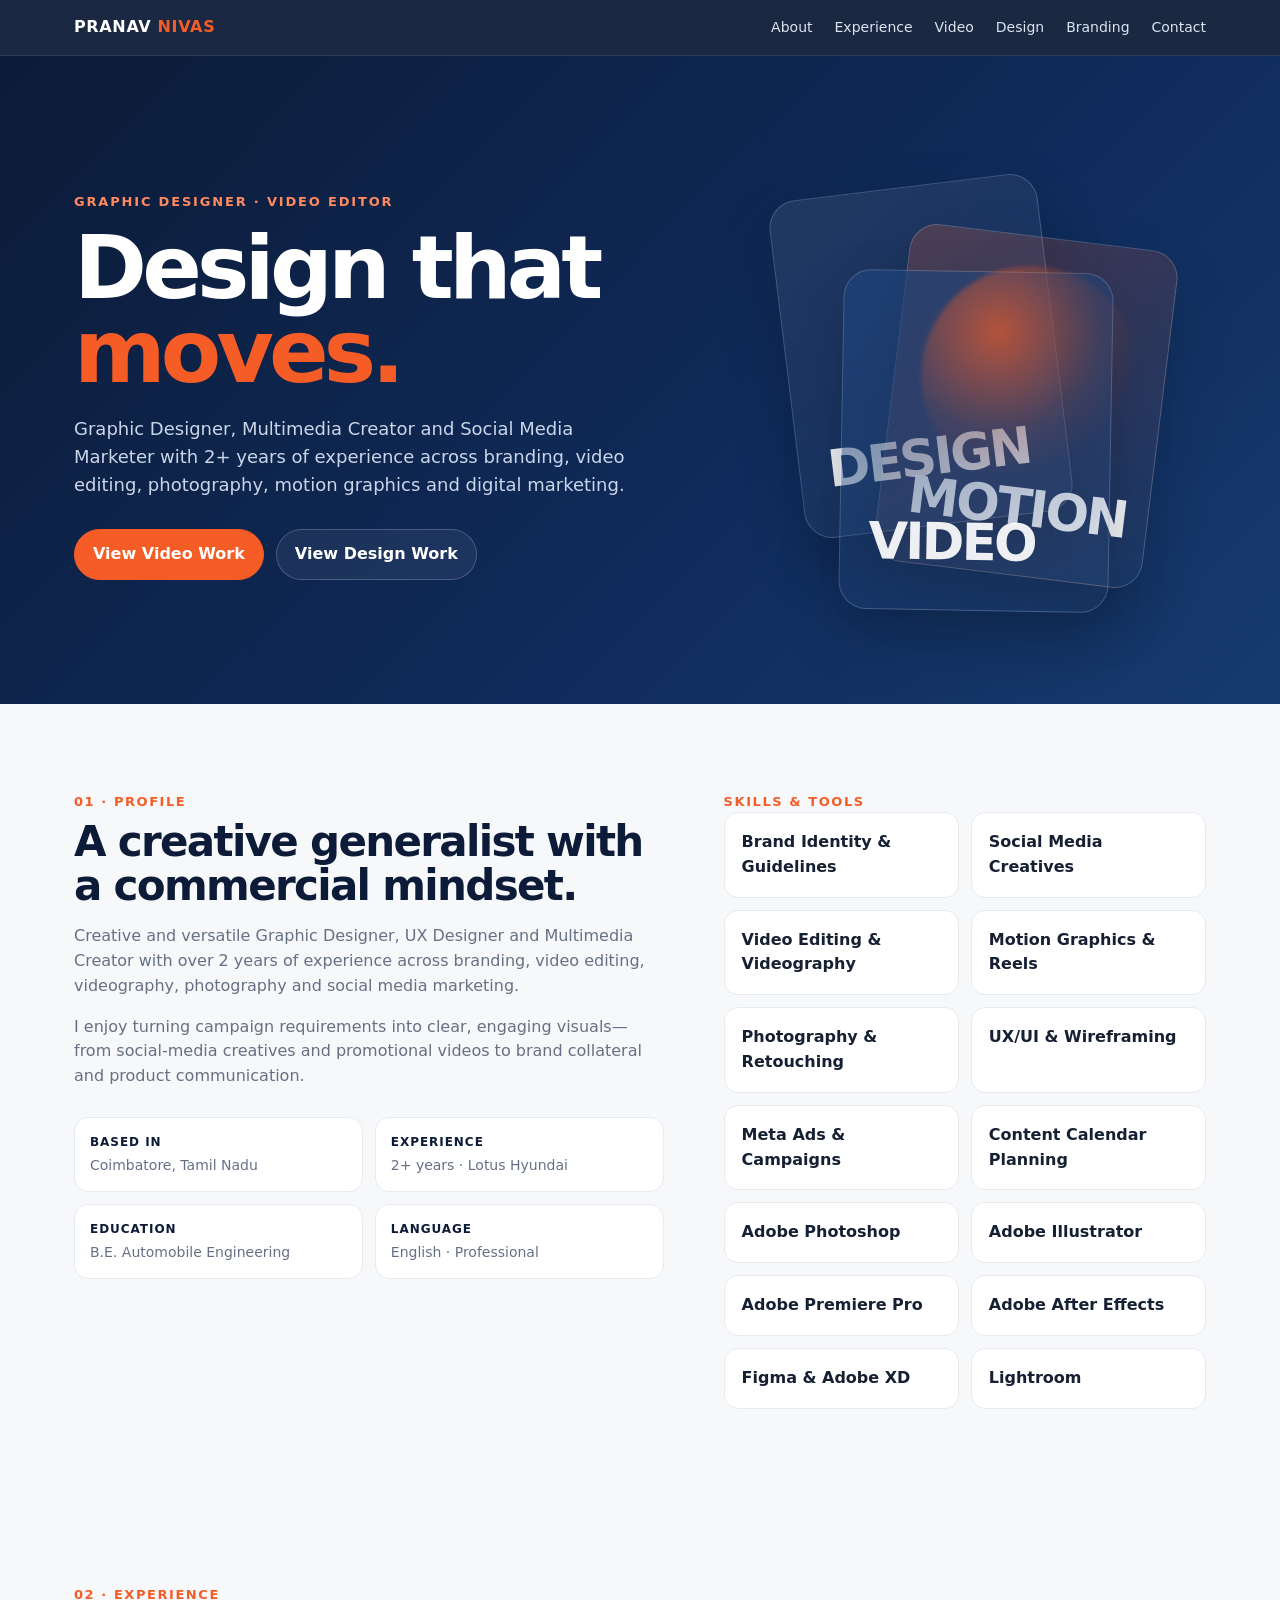
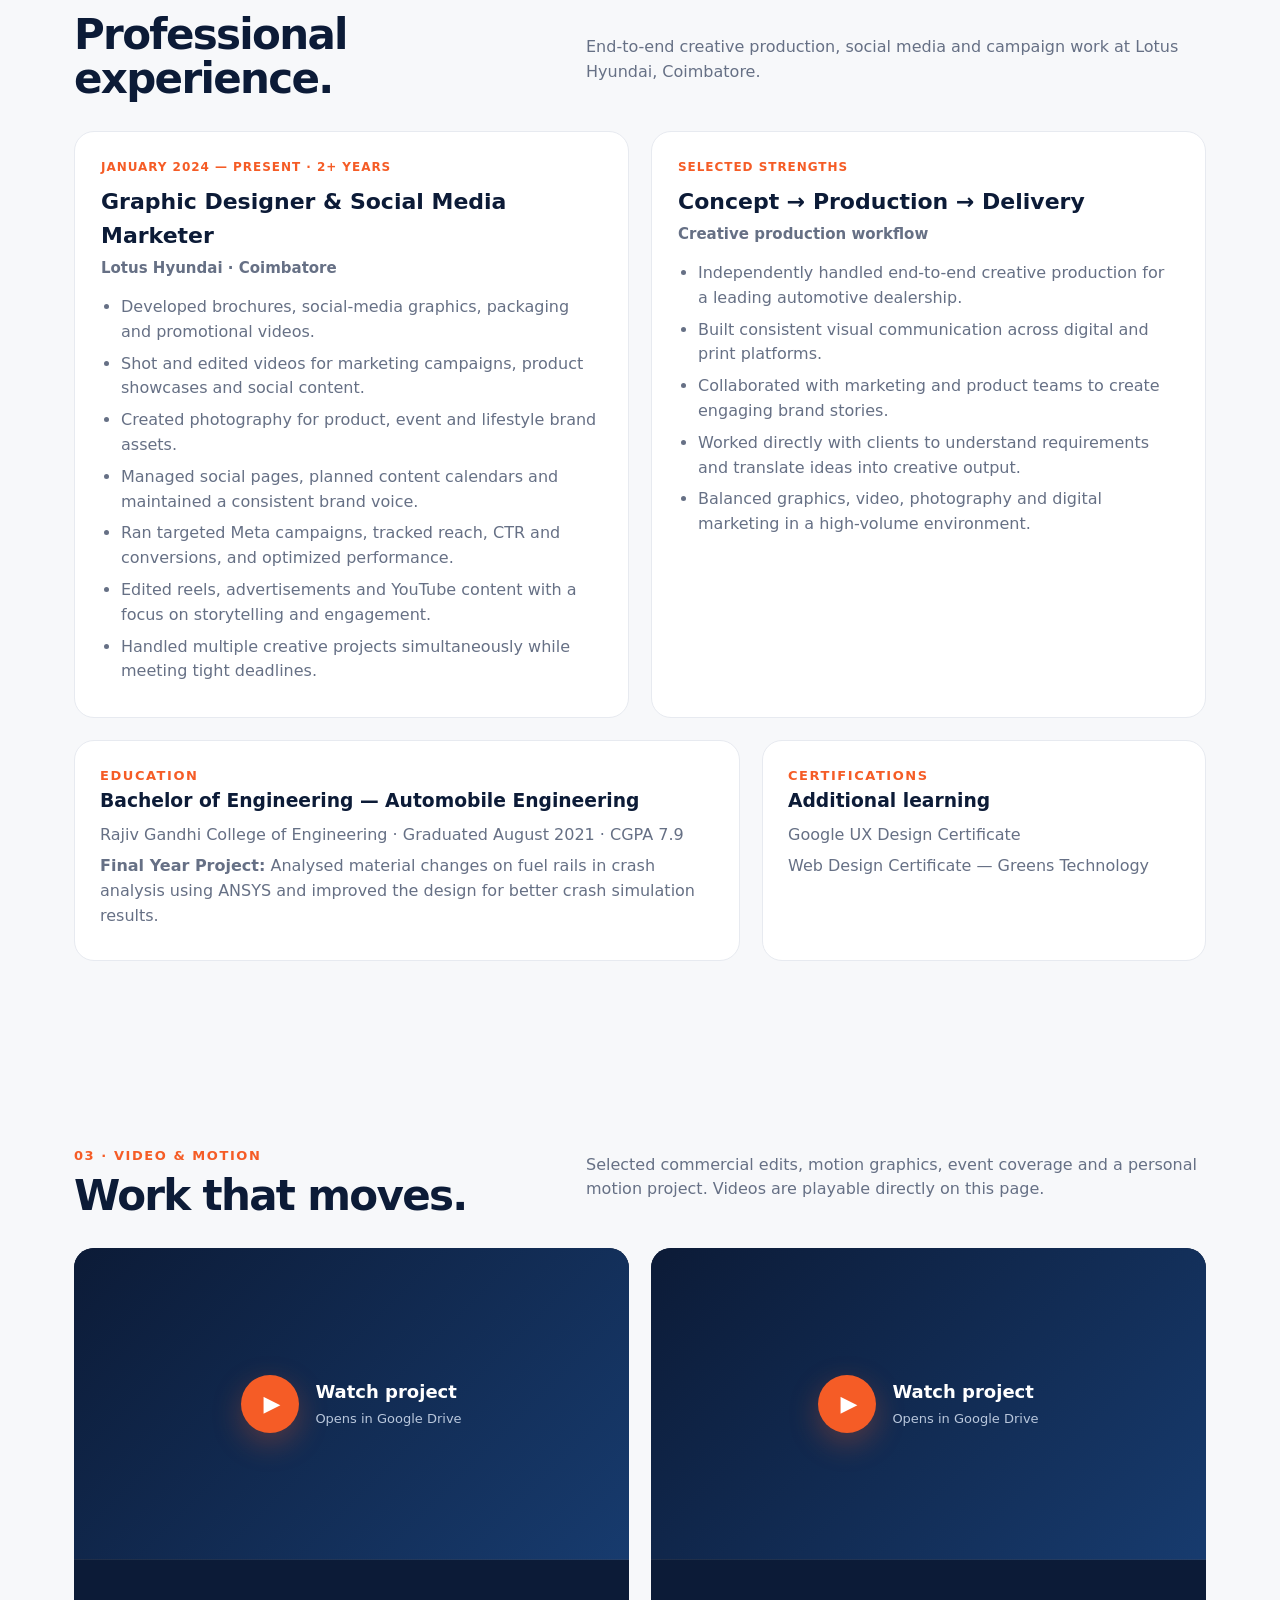
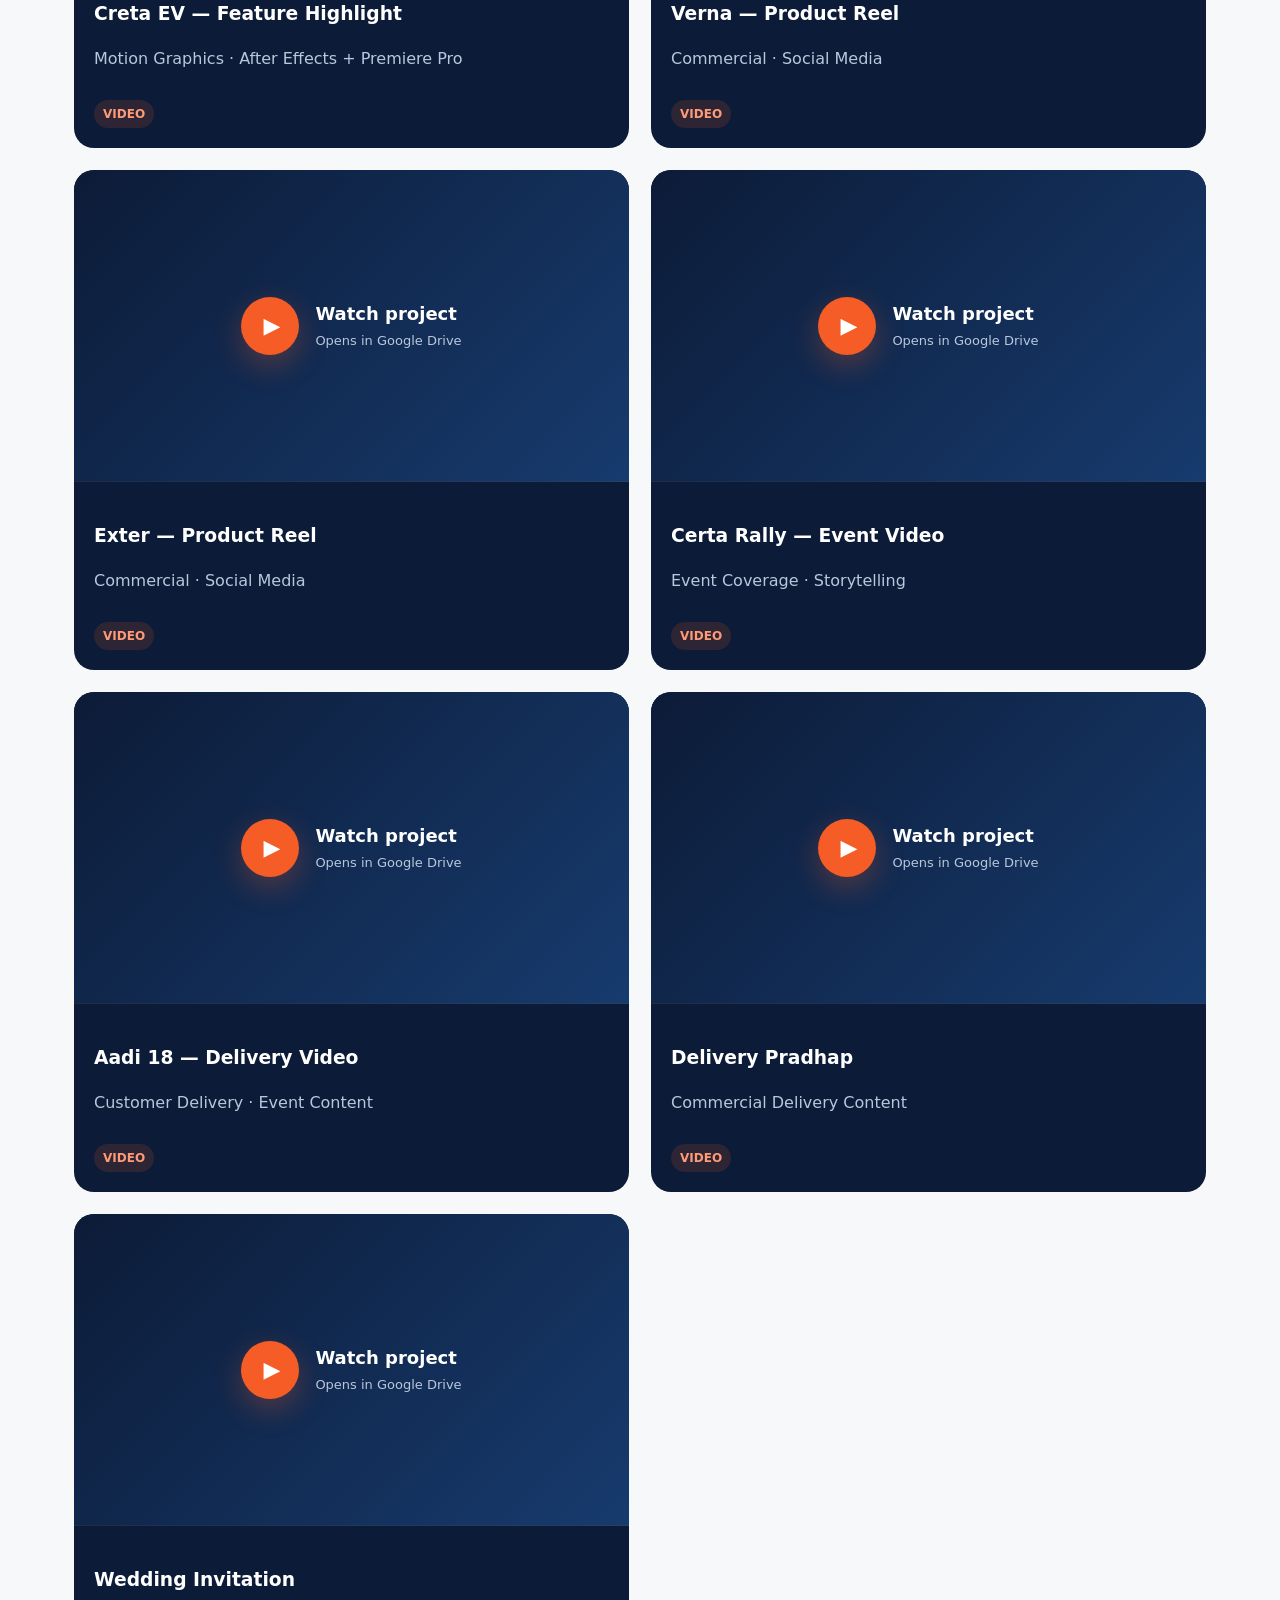
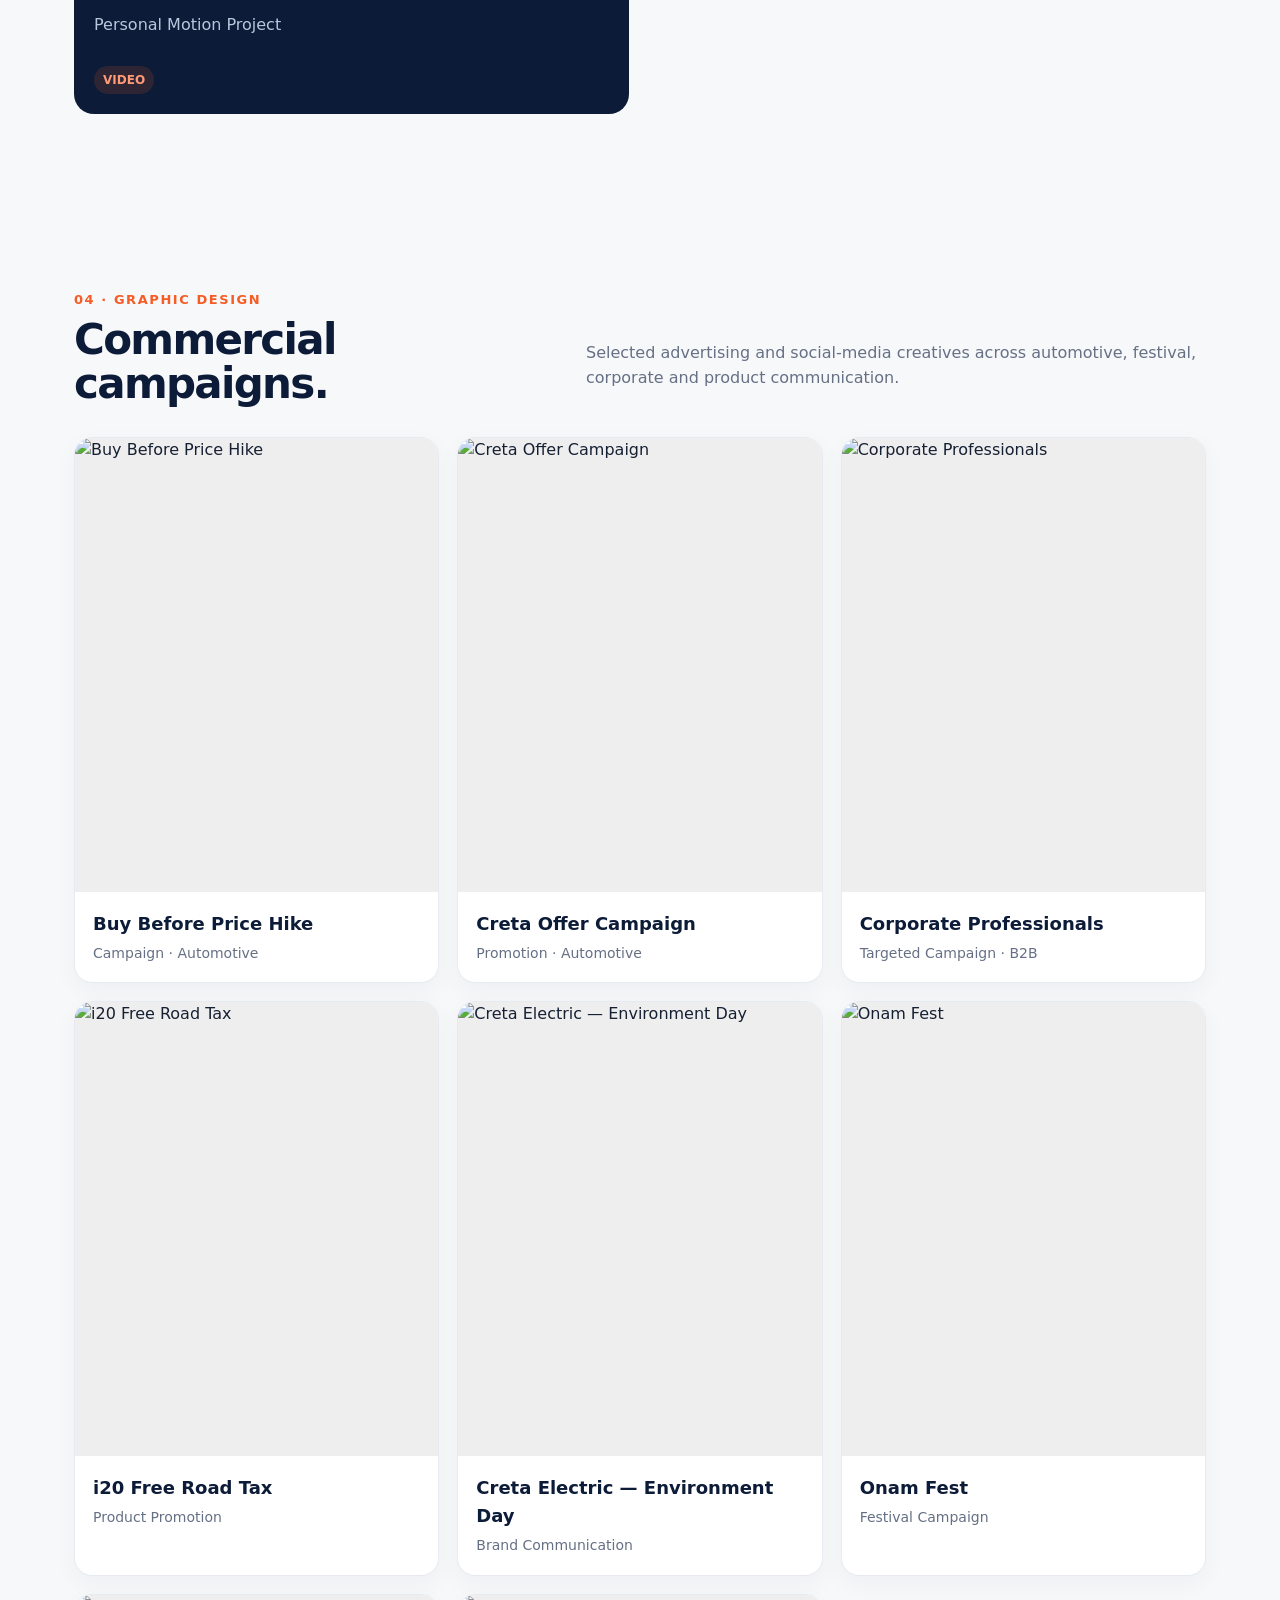
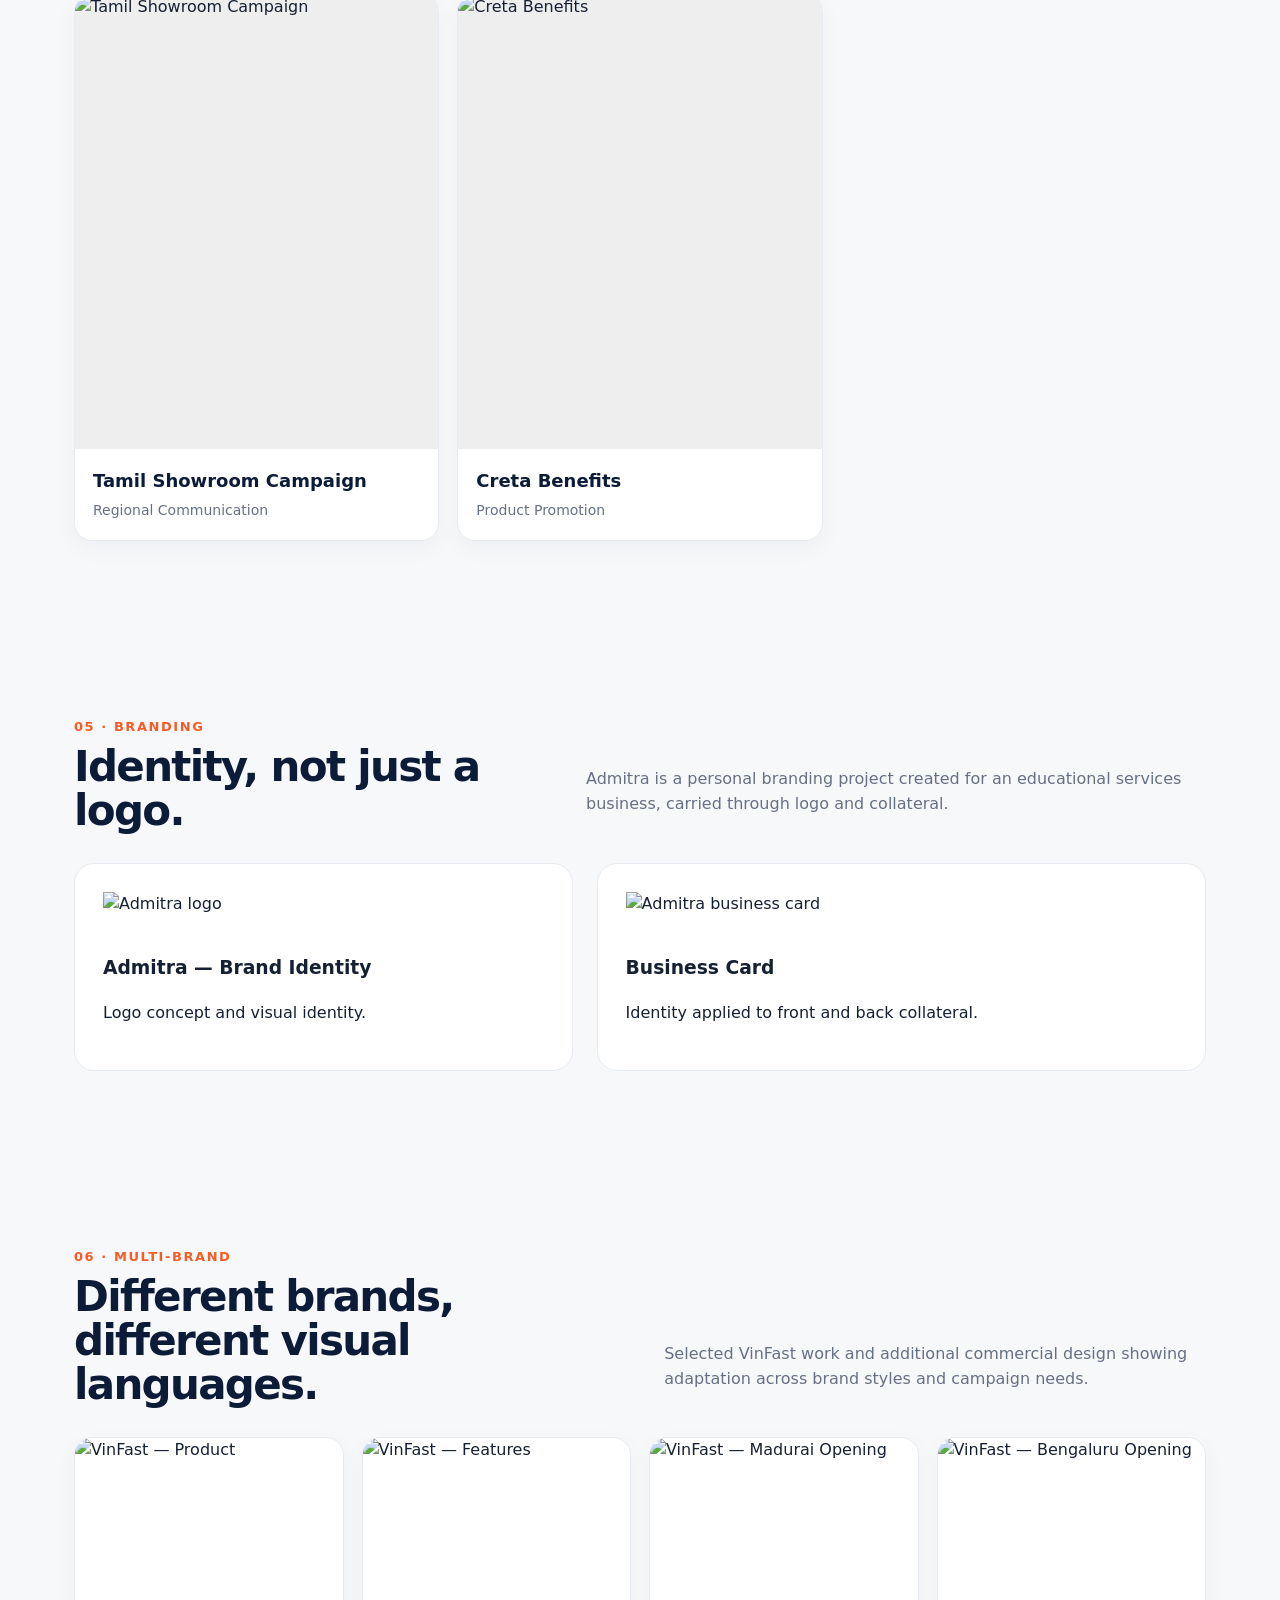
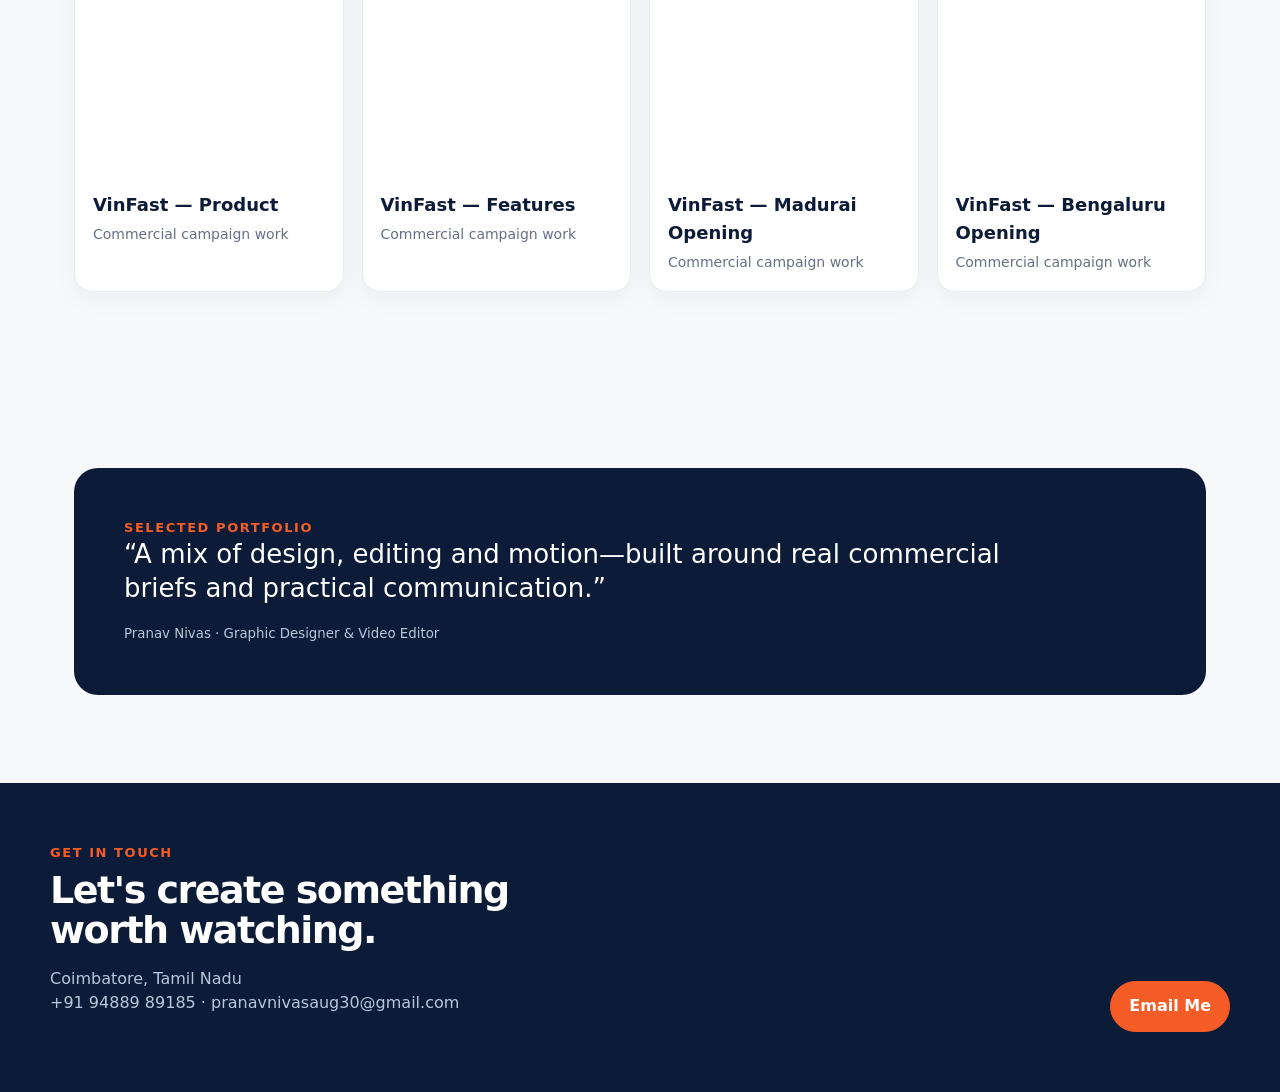
==== index.html @ f978b3c8 "Add files via upload" ====
<!doctype html>
<html lang="en">
<head>
<meta charset="utf-8">
<meta name="viewport" content="width=device-width,initial-scale=1">
<title>Pranav Nivas — Graphic Designer & Video Editor</title>
<meta name="description" content="Portfolio of Pranav Nivas — Graphic Designer and Video Editor with 2.5+ years of professional creative experience.">
<style>
:root {
  --navy:#0c1b37; --navy2:#13284e; --orange:#f55c26; --ink:#162033;
  --muted:#667085; --line:#e7eaf0; --paper:#f7f8fa; --white:#fff;
}
*{box-sizing:border-box}
html{scroll-behavior:smooth}
body{margin:0;font-family:Inter,ui-sans-serif,system-ui,-apple-system,Segoe UI,Roboto,Arial,sans-serif;color:var(--ink);background:var(--paper);line-height:1.55}
a{color:inherit;text-decoration:none}
.nav{position:sticky;top:0;z-index:20;background:rgba(12,27,55,.94);backdrop-filter:blur(14px);color:white;border-bottom:1px solid rgba(255,255,255,.1)}
.navin{max-width:1180px;margin:auto;padding:15px 24px;display:flex;align-items:center;justify-content:space-between;gap:20px}
.logo{font-weight:800;letter-spacing:.04em}
.logo span{color:var(--orange)}
.navlinks{display:flex;gap:22px;font-size:14px;color:#dce4f2}
.navlinks a:hover{color:#fff}
.hero{background:linear-gradient(135deg,var(--navy),#0f2b5b 60%,#173b6e);color:white;min-height:72vh;display:flex;align-items:center}
.hero-in{max-width:1180px;width:100%;margin:auto;padding:92px 24px 80px;display:grid;grid-template-columns:1.1fr .9fr;gap:70px;align-items:center}
.kicker{color:#ff8a60;text-transform:uppercase;font-weight:800;letter-spacing:.14em;font-size:13px}
h1{font-size:clamp(48px,7vw,88px);line-height:.95;margin:14px 0 22px;letter-spacing:-.055em}
.hero h1 span{color:var(--orange)}
.hero p{max-width:650px;color:#cbd6e8;font-size:18px}
.ctas{display:flex;gap:12px;flex-wrap:wrap;margin-top:30px}
.btn{display:inline-flex;align-items:center;justify-content:center;padding:12px 18px;border-radius:999px;font-weight:750;border:1px solid rgba(255,255,255,.2)}
.btn.primary{background:var(--orange);border-color:var(--orange);color:white}
.btn.secondary{color:white;background:rgba(255,255,255,.06)}
.hero-visual{position:relative;height:470px;max-width:480px;margin-left:auto}
.visual-frame{position:absolute;border:1px solid rgba(255,255,255,.18);border-radius:28px;display:flex;align-items:flex-end;padding:28px;overflow:hidden;background:linear-gradient(145deg,rgba(255,255,255,.08),rgba(255,255,255,.015));box-shadow:0 28px 60px rgba(0,0,0,.18)}
.visual-frame span{font-size:clamp(30px,4vw,54px);font-weight:900;letter-spacing:-.05em;color:rgba(255,255,255,.92)}
.frame-one{width:270px;height:340px;right:150px;top:35px;transform:rotate(-7deg)}
.frame-two{width:270px;height:340px;right:45px;top:85px;transform:rotate(7deg);background:linear-gradient(145deg,rgba(245,92,38,.22),rgba(255,255,255,.02))}
.frame-three{width:270px;height:340px;right:95px;top:120px;transform:rotate(1deg);background:linear-gradient(145deg,rgba(30,66,120,.75),rgba(255,255,255,.02))}
.visual-orb{position:absolute;width:220px;height:220px;border-radius:50%;right:65px;top:115px;background:radial-gradient(circle at 35% 30%,rgba(245,92,38,.9),rgba(245,92,38,.15) 48%,transparent 70%);filter:blur(2px);opacity:.75}
.section{max-width:1180px;margin:auto;padding:88px 24px}
.section-head{display:flex;align-items:end;justify-content:space-between;gap:30px;margin-bottom:30px}
.eyebrow{color:var(--orange);font-weight:800;font-size:13px;letter-spacing:.12em;text-transform:uppercase}
h2{font-size:42px;letter-spacing:-.04em;line-height:1.05;margin:8px 0 0;color:var(--navy)}
.lead{max-width:620px;color:var(--muted)}
.about{display:grid;grid-template-columns:1.1fr .9fr;gap:60px;align-items:start}
.skills{display:grid;grid-template-columns:1fr 1fr;gap:12px}
.quick-facts{display:grid;grid-template-columns:1fr 1fr;gap:12px;margin-top:28px}
.quick-facts div{background:white;border:1px solid var(--line);border-radius:14px;padding:15px}
.quick-facts strong{display:block;color:var(--navy);font-size:12px;text-transform:uppercase;letter-spacing:.08em}
.quick-facts span{display:block;color:var(--muted);font-size:14px;margin-top:3px}
.timeline{display:grid;grid-template-columns:1fr 1fr;gap:22px}
.timeline-card{background:white;border:1px solid var(--line);border-radius:20px;padding:26px}
.timeline-card .date{color:var(--orange);font-weight:800;font-size:12px;letter-spacing:.08em;text-transform:uppercase}
.timeline-card h3{font-size:22px;color:var(--navy);margin:8px 0 4px}
.timeline-card h4{font-size:15px;margin:0 0 15px;color:var(--muted)}
.timeline-card ul{margin:0;padding-left:20px;color:var(--muted)}
.timeline-card li{margin:7px 0}
.edu-grid{display:grid;grid-template-columns:1.2fr .8fr;gap:22px;margin-top:22px}
.mini-card{background:white;border:1px solid var(--line);border-radius:20px;padding:25px}
.mini-card h3{margin:0 0 8px;color:var(--navy)}
.mini-card p{margin:6px 0;color:var(--muted)}

.skill{background:white;border:1px solid var(--line);border-radius:14px;padding:17px;font-weight:750}
.workgrid{display:grid;grid-template-columns:repeat(12,1fr);gap:18px}
.card{background:white;border:1px solid var(--line);border-radius:18px;overflow:hidden;box-shadow:0 8px 24px rgba(13,27,55,.04)}
.card img{display:block;width:100%;height:100%;object-fit:cover}
.design-card{grid-column:span 4}
.design-card.tall{grid-column:span 4}
.design-card .media{aspect-ratio:4/5;background:#eee}
.card-body{padding:18px}
.card h3{font-size:18px;margin:0 0 5px;color:var(--navy)}
.card p{margin:0;color:var(--muted);font-size:14px}
.video-grid{display:grid;grid-template-columns:repeat(2,1fr);gap:22px}
.video-card{background:var(--navy);border-radius:20px;overflow:hidden;color:white}
.video-card video{width:100%;display:block;aspect-ratio:16/9;object-fit:cover;background:#081226}
.video-drive{display:block;text-decoration:none;color:white}
.video-link-preview{aspect-ratio:16/9;display:flex;align-items:center;justify-content:center;gap:16px;background:linear-gradient(135deg,#0c1b37,#173b6e);border-bottom:1px solid rgba(255,255,255,.08)}
.video-link-preview strong{display:block;font-size:18px}
.video-link-preview span{display:block;color:#b9c7dc;font-size:13px;margin-top:3px}
.play-circle{width:58px;height:58px;border-radius:50%;display:flex;align-items:center;justify-content:center;background:var(--orange);font-size:22px;padding-left:3px;box-shadow:0 10px 30px rgba(245,92,38,.3)}
.video-drive:hover .video-link-preview{background:linear-gradient(135deg,#10254b,#1c477f)}

.video-card .card-body{padding:20px}
.video-card h3{color:white}
.video-card p{color:#b9c7dc}
.tag{display:inline-block;margin-top:12px;padding:5px 9px;border-radius:999px;background:rgba(245,92,38,.14);color:#ff9a76;font-size:12px;font-weight:800}
.branding{display:grid;grid-template-columns:.9fr 1.1fr;gap:24px}
.brand-logo,.brand-collateral{background:white;border:1px solid var(--line);border-radius:20px;padding:28px}
.brand-logo img{width:100%;max-height:220px;object-fit:contain}
.brand-collateral img{width:100%;display:block}
.multibrand{display:grid;grid-template-columns:repeat(4,1fr);gap:18px}
.multibrand .card .media{aspect-ratio:4/5}
.quote{background:var(--navy);color:white;border-radius:24px;padding:50px}
.quote p{font-size:26px;line-height:1.3;margin:0;max-width:900px}
.quote small{display:block;color:#b9c7dc;margin-top:18px}
.footer{background:var(--navy);color:white;padding:60px 24px}
.footer-in{max-width:1180px;margin:auto;display:flex;justify-content:space-between;gap:30px;flex-wrap:wrap}
.footer h2{color:white;font-size:38px}
.muted{color:#b9c7dc}
@media(max-width:800px){
 .navlinks{display:none}
 .hero-in,.about,.branding,.timeline,.edu-grid{grid-template-columns:1fr}
 .hero-visual{max-width:620px;width:100%}
 .design-card{grid-column:span 6}
 .video-grid{grid-template-columns:1fr}
 .multibrand{grid-template-columns:1fr 1fr}
 .section{padding:65px 20px}
}
@media(max-width:520px){
 h2{font-size:34px}
 .design-card{grid-column:span 12}
 .multibrand{grid-template-columns:1fr}
 .skills,.quick-facts{grid-template-columns:1fr}
 .hero-in{padding-top:70px}
}
</style>
</head>
<body>
<nav class="nav">
  <div class="navin">
    <div class="logo">PRANAV <span>NIVAS</span></div>
    <div class="navlinks">
      <a href="#about">About</a><a href="#experience">Experience</a><a href="#video">Video</a><a href="#design">Design</a><a href="#branding">Branding</a><a href="#contact">Contact</a>
    </div>
  </div>
</nav>

<header class="hero">
  <div class="hero-in">
    <div>
      <div class="kicker">Graphic Designer · Video Editor</div>
      <h1>Design that<br><span>moves.</span></h1>
      <p>Graphic Designer, Multimedia Creator and Social Media Marketer with 2+ years of experience across branding, video editing, photography, motion graphics and digital marketing.</p>
      <div class="ctas">
        <a class="btn primary" href="#video">View Video Work</a>
        <a class="btn secondary" href="#design">View Design Work</a>
      </div>
    </div>
    <div class="hero-visual" aria-hidden="true">
      <div class="visual-frame frame-one"><span>DESIGN</span></div>
      <div class="visual-frame frame-two"><span>MOTION</span></div>
      <div class="visual-frame frame-three"><span>VIDEO</span></div>
      <div class="visual-orb"></div>
    </div>
  </div>
</header>

<section id="about" class="section">
  <div class="about">
    <div>
      <div class="eyebrow">01 · Profile</div>
      <h2>A creative generalist with a commercial mindset.</h2>
      <p class="lead">Creative and versatile Graphic Designer, UX Designer and Multimedia Creator with over 2 years of experience across branding, video editing, videography, photography and social media marketing.</p>
      <p class="lead">I enjoy turning campaign requirements into clear, engaging visuals—from social-media creatives and promotional videos to brand collateral and product communication.</p>
      <div class="quick-facts">
        <div><strong>Based in</strong><span>Coimbatore, Tamil Nadu</span></div>
        <div><strong>Experience</strong><span>2+ years · Lotus Hyundai</span></div>
        <div><strong>Education</strong><span>B.E. Automobile Engineering</span></div>
        <div><strong>Language</strong><span>English · Professional</span></div>
      </div>
    </div>
    <div>
      <div class="eyebrow">Skills & Tools</div>
      <div class="skills">
        <div class="skill">Brand Identity & Guidelines</div>
        <div class="skill">Social Media Creatives</div>
        <div class="skill">Video Editing & Videography</div>
        <div class="skill">Motion Graphics & Reels</div>
        <div class="skill">Photography & Retouching</div>
        <div class="skill">UX/UI & Wireframing</div>
        <div class="skill">Meta Ads & Campaigns</div>
        <div class="skill">Content Calendar Planning</div>
        <div class="skill">Adobe Photoshop</div>
        <div class="skill">Adobe Illustrator</div>
        <div class="skill">Adobe Premiere Pro</div>
        <div class="skill">Adobe After Effects</div>
        <div class="skill">Figma & Adobe XD</div>
        <div class="skill">Lightroom</div>
      </div>
    </div>
  </div>
</section>

<section id="experience" class="section">
  <div class="section-head">
    <div><div class="eyebrow">02 · Experience</div><h2>Professional experience.</h2></div>
    <p class="lead">End-to-end creative production, social media and campaign work at Lotus Hyundai, Coimbatore.</p>
  </div>
  <div class="timeline">
    <article class="timeline-card">
      <div class="date">January 2024 — Present · 2+ years</div>
      <h3>Graphic Designer & Social Media Marketer</h3>
      <h4>Lotus Hyundai · Coimbatore</h4>
      <ul>
        <li>Developed brochures, social-media graphics, packaging and promotional videos.</li>
        <li>Shot and edited videos for marketing campaigns, product showcases and social content.</li>
        <li>Created photography for product, event and lifestyle brand assets.</li>
        <li>Managed social pages, planned content calendars and maintained a consistent brand voice.</li>
        <li>Ran targeted Meta campaigns, tracked reach, CTR and conversions, and optimized performance.</li>
        <li>Edited reels, advertisements and YouTube content with a focus on storytelling and engagement.</li>
        <li>Handled multiple creative projects simultaneously while meeting tight deadlines.</li>
      </ul>
    </article>
    <article class="timeline-card">
      <div class="date">Selected strengths</div>
      <h3>Concept → Production → Delivery</h3>
      <h4>Creative production workflow</h4>
      <ul>
        <li>Independently handled end-to-end creative production for a leading automotive dealership.</li>
        <li>Built consistent visual communication across digital and print platforms.</li>
        <li>Collaborated with marketing and product teams to create engaging brand stories.</li>
        <li>Worked directly with clients to understand requirements and translate ideas into creative output.</li>
        <li>Balanced graphics, video, photography and digital marketing in a high-volume environment.</li>
      </ul>
    </article>
  </div>
  <div class="edu-grid">
    <div class="mini-card">
      <div class="eyebrow">Education</div>
      <h3>Bachelor of Engineering — Automobile Engineering</h3>
      <p>Rajiv Gandhi College of Engineering · Graduated August 2021 · CGPA 7.9</p>
      <p><strong>Final Year Project:</strong> Analysed material changes on fuel rails in crash analysis using ANSYS and improved the design for better crash simulation results.</p>
    </div>
    <div class="mini-card">
      <div class="eyebrow">Certifications</div>
      <h3>Additional learning</h3>
      <p>Google UX Design Certificate</p>
      <p>Web Design Certificate — Greens Technology</p>
    </div>
  </div>
</section>

<section id="video" class="section">
  <div class="section-head">
    <div><div class="eyebrow">03 · Video & Motion</div><h2>Work that moves.</h2></div>
    <p class="lead">Selected commercial edits, motion graphics, event coverage and a personal motion project. Videos are playable directly on this page.</p>
  </div>
  <div class="video-grid">

    <article class="video-card">
      <a class="video-drive" href="https://drive.google.com/file/d/1BVl_9NKqKxQ9VgnnCr_ZE7zQtDI0TwaH/view?usp=drive_link" target="_blank" rel="noopener"><div class="video-link-preview">
        <div class="play-circle">▶</div>
        <div><strong>Watch project</strong><span>Opens in Google Drive</span></div>
      </div></a>
      <div class="card-body"><h3>Creta EV — Feature Highlight</h3><p>Motion Graphics · After Effects + Premiere Pro</p><span class="tag">VIDEO</span></div>
    </article>

    <article class="video-card">
      <a class="video-drive" href="https://drive.google.com/file/d/1Lx1PNpFYijl31NH4gANGeVk2ur61JB56/view?usp=sharing" target="_blank" rel="noopener">
        <div class="video-link-preview">
          <div class="play-circle">▶</div>
          <div><strong>Watch project</strong><span>Opens in Google Drive</span></div>
        </div>
      </a>
      <div class="card-body"><h3>Verna — Product Reel</h3><p>Commercial · Social Media</p><span class="tag">VIDEO</span></div>
    </article>

    <article class="video-card">
      <a class="video-drive" href="https://drive.google.com/file/d/1qkZAGEdHgM4fOkz6Whg_hgAQpETLVWz5/view?usp=drive_link" target="_blank" rel="noopener"><div class="video-link-preview">
        <div class="play-circle">▶</div>
        <div><strong>Watch project</strong><span>Opens in Google Drive</span></div>
      </div></a>
      <div class="card-body"><h3>Exter — Product Reel</h3><p>Commercial · Social Media</p><span class="tag">VIDEO</span></div>
    </article>

    <article class="video-card">
      <a class="video-drive" href="https://drive.google.com/file/d/1rd5JDktyOxjt_ZavFTqdQQgIqZQoVQK3/view?usp=drive_link" target="_blank" rel="noopener">
        <div class="video-link-preview">
          <div class="play-circle">▶</div>
          <div><strong>Watch project</strong><span>Opens in Google Drive</span></div>
        </div>
      </a>
      <div class="card-body"><h3>Certa Rally — Event Video</h3><p>Event Coverage · Storytelling</p><span class="tag">VIDEO</span></div>
    </article>

    <article class="video-card">
      <a class="video-drive" href="https://drive.google.com/file/d/16A7atxC7-7pcChKydM7GyYDctrQvbSkc/view?usp=drive_link" target="_blank" rel="noopener"><div class="video-link-preview">
        <div class="play-circle">▶</div>
        <div><strong>Watch project</strong><span>Opens in Google Drive</span></div>
      </div></a>
      <div class="card-body"><h3>Aadi 18 — Delivery Video</h3><p>Customer Delivery · Event Content</p><span class="tag">VIDEO</span></div>
    </article>

    <article class="video-card">
      <a class="video-drive" href="https://drive.google.com/file/d/1Pz9OM1TJTlU-yhewYyItAcHy807-cfe4/view?usp=drive_link" target="_blank" rel="noopener">
        <div class="video-link-preview">
          <div class="play-circle">▶</div>
          <div><strong>Watch project</strong><span>Opens in Google Drive</span></div>
        </div>
      </a>
      <div class="card-body"><h3>Delivery Pradhap</h3><p>Commercial Delivery Content</p><span class="tag">VIDEO</span></div>
    </article>

    <article class="video-card">
      <a class="video-drive" href="https://drive.google.com/file/d/1jwd-ZOY1v1TKFjVFdZ_8hkCB6FIDH2Tc/view?usp=drive_link" target="_blank" rel="noopener"><div class="video-link-preview">
        <div class="play-circle">▶</div>
        <div><strong>Watch project</strong><span>Opens in Google Drive</span></div>
      </div></a>
      <div class="card-body"><h3>Wedding Invitation</h3><p>Personal Motion Project</p><span class="tag">VIDEO</span></div>
    </article>

  </div>
</section>

<section id="design" class="section">
  <div class="section-head">
    <div><div class="eyebrow">04 · Graphic Design</div><h2>Commercial campaigns.</h2></div>
    <p class="lead">Selected advertising and social-media creatives across automotive, festival, corporate and product communication.</p>
  </div>
  <div class="workgrid">

    <article class="card design-card">
      <div class="media"><img src="assets/last%202%20days%20and%20price%20hike%2003.jpg" alt="Buy Before Price Hike"></div>
      <div class="card-body"><h3>Buy Before Price Hike</h3><p>Campaign · Automotive</p></div>
    </article>

    <article class="card design-card">
      <div class="media"><img src="assets/XXX%20Creta%2001.jpg" alt="Creta Offer Campaign"></div>
      <div class="card-body"><h3>Creta Offer Campaign</h3><p>Promotion · Automotive</p></div>
    </article>

    <article class="card design-card">
      <div class="media"><img src="assets/Corprate%20A3.jpg" alt="Corporate Professionals"></div>
      <div class="card-body"><h3>Corporate Professionals</h3><p>Targeted Campaign · B2B</p></div>
    </article>

    <article class="card design-card">
      <div class="media"><img src="assets/i20%20Insurance%20free%2001.jpg" alt="i20 Free Road Tax"></div>
      <div class="card-body"><h3>i20 Free Road Tax</h3><p>Product Promotion</p></div>
    </article>

    <article class="card design-card">
      <div class="media"><img src="assets/environment%20day%2001(1).jpg" alt="Creta Electric — Environment Day"></div>
      <div class="card-body"><h3>Creta Electric — Environment Day</h3><p>Brand Communication</p></div>
    </article>

    <article class="card design-card">
      <div class="media"><img src="assets/Onam%20Final.jpg" alt="Onam Fest"></div>
      <div class="card-body"><h3>Onam Fest</h3><p>Festival Campaign</p></div>
    </article>

    <article class="card design-card">
      <div class="media"><img src="assets/89a7dbf2-88b9-4d68-a3bd-9411b5e10381.png" alt="Tamil Showroom Campaign"></div>
      <div class="card-body"><h3>Tamil Showroom Campaign</h3><p>Regional Communication</p></div>
    </article>

    <article class="card design-card">
      <div class="media"><img src="assets/69155c1b-be28-49d7-8e1d-96ef174a3a88.png" alt="Creta Benefits"></div>
      <div class="card-body"><h3>Creta Benefits</h3><p>Product Promotion</p></div>
    </article>

  </div>
</section>

<section id="branding" class="section">
  <div class="section-head">
    <div><div class="eyebrow">05 · Branding</div><h2>Identity, not just a logo.</h2></div>
    <p class="lead">Admitra is a personal branding project created for an educational services business, carried through logo and collateral.</p>
  </div>
  <div class="branding">
    <div class="brand-logo">
      <img src="assets/Admitra.png" alt="Admitra logo">
      <div class="card-body" style="padding:18px 0 0"><h3>Admitra — Brand Identity</h3><p>Logo concept and visual identity.</p></div>
    </div>
    <div class="brand-collateral">
      <img src="assets/4603f0ba-790f-43bf-9bf2-e8e2153b9a7d.png" alt="Admitra business card">
      <div class="card-body" style="padding:18px 0 0"><h3>Business Card</h3><p>Identity applied to front and back collateral.</p></div>
    </div>
  </div>
</section>

<section class="section">
  <div class="section-head">
    <div><div class="eyebrow">06 · Multi-brand</div><h2>Different brands, different visual languages.</h2></div>
    <p class="lead">Selected VinFast work and additional commercial design showing adaptation across brand styles and campaign needs.</p>
  </div>
  <div class="multibrand">

    <article class="card">
      <div class="media"><img src="assets/Vinfast%2001%20copy.jpg" alt="VinFast — Product"></div>
      <div class="card-body"><h3>VinFast — Product</h3><p>Commercial campaign work</p></div>
    </article>

    <article class="card">
      <div class="media"><img src="assets/VF6.jpg" alt="VinFast — Features"></div>
      <div class="card-body"><h3>VinFast — Features</h3><p>Commercial campaign work</p></div>
    </article>

    <article class="card">
      <div class="media"><img src="assets/madurai%20invitation%20showroom.jpg" alt="VinFast — Madurai Opening"></div>
      <div class="card-body"><h3>VinFast — Madurai Opening</h3><p>Commercial campaign work</p></div>
    </article>

    <article class="card">
      <div class="media"><img src="assets/bengaluru%20Final&#x27;.jpg" alt="VinFast — Bengaluru Opening"></div>
      <div class="card-body"><h3>VinFast — Bengaluru Opening</h3><p>Commercial campaign work</p></div>
    </article>

  </div>
</section>

<section class="section">
  <div class="quote">
    <div class="eyebrow">Selected Portfolio</div>
    <p>“A mix of design, editing and motion—built around real commercial briefs and practical communication.”</p>
    <small>Pranav Nivas · Graphic Designer & Video Editor</small>
  </div>
</section>

<footer id="contact" class="footer">
  <div class="footer-in">
    <div>
      <div class="eyebrow">Get in touch</div>
      <h2>Let's create something<br>worth watching.</h2>
      <p class="muted">Coimbatore, Tamil Nadu<br>+91 94889 89185 · pranavnivasaug30@gmail.com</p>
    </div>
    <div style="align-self:end">
      <a class="btn primary" href="mailto:pranavnivasaug30@gmail.com">Email Me</a>
    </div>
  </div>
</footer>
</body>
</html>
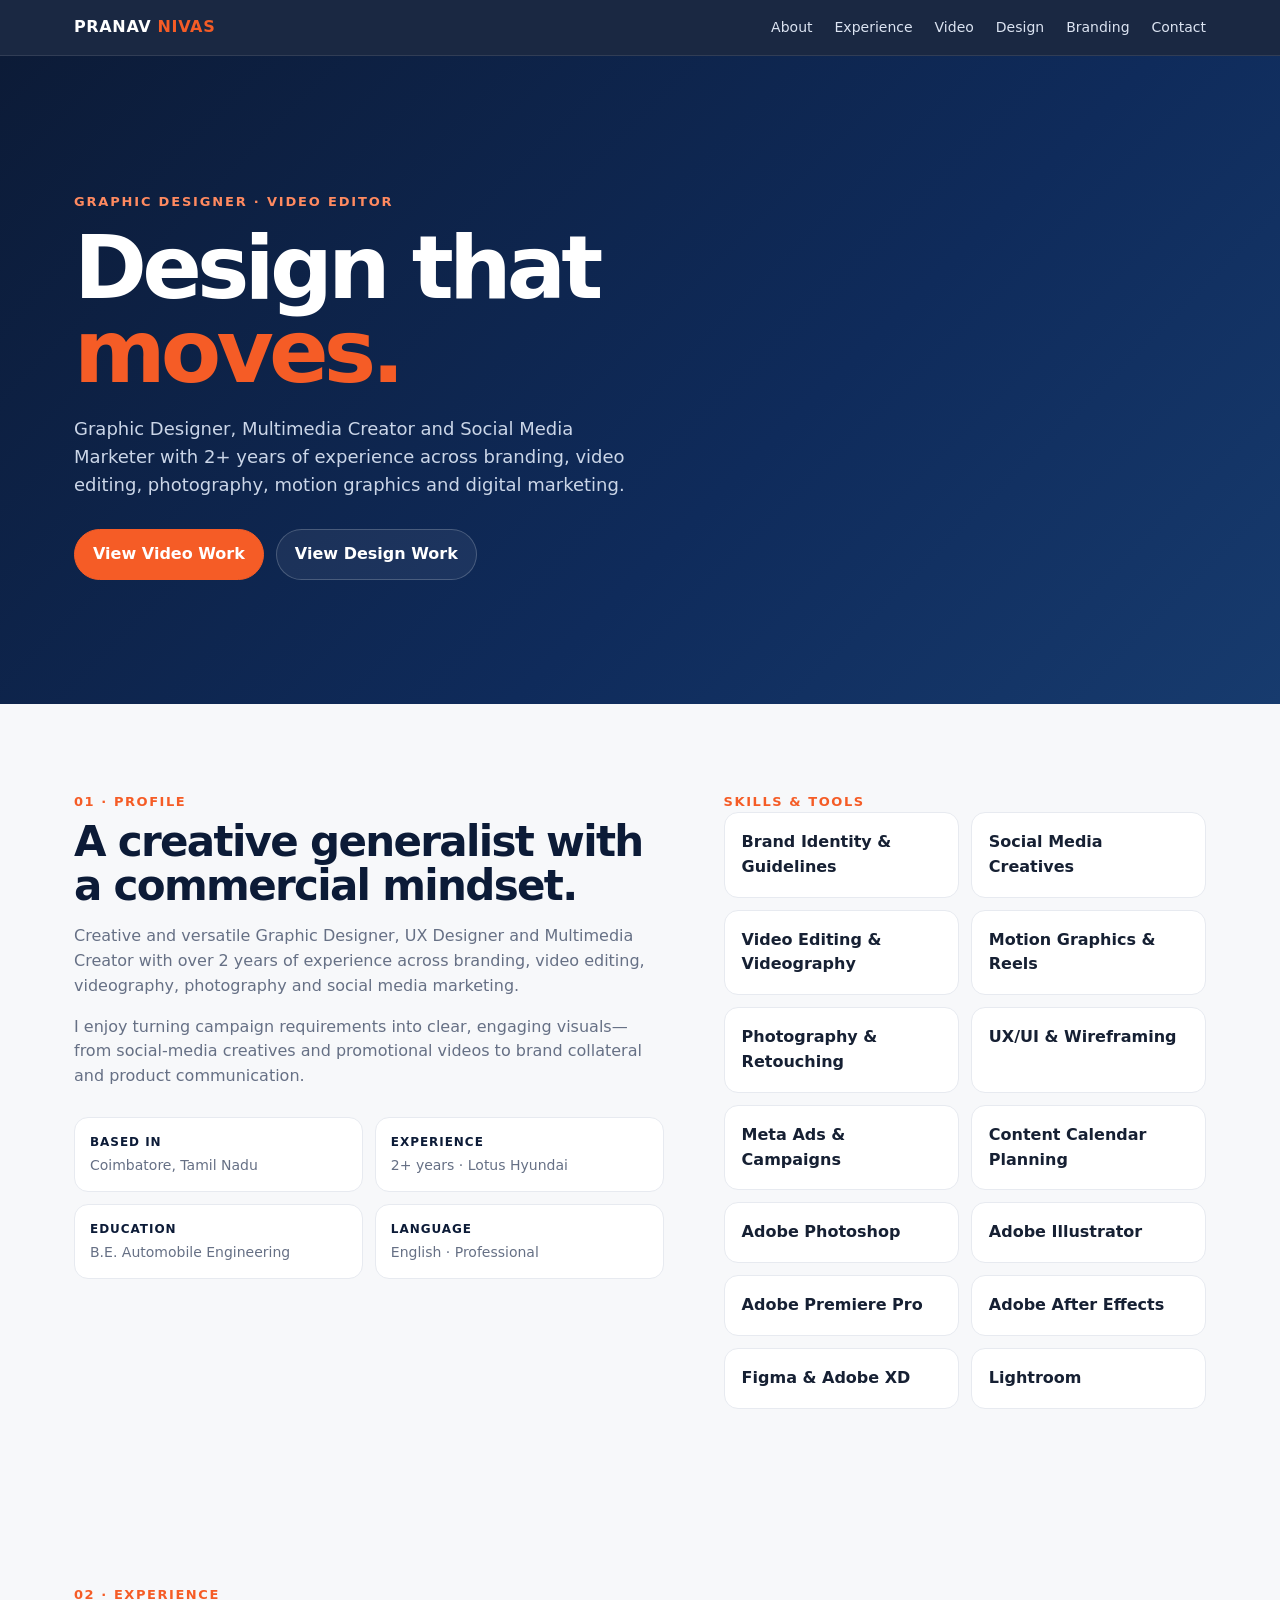
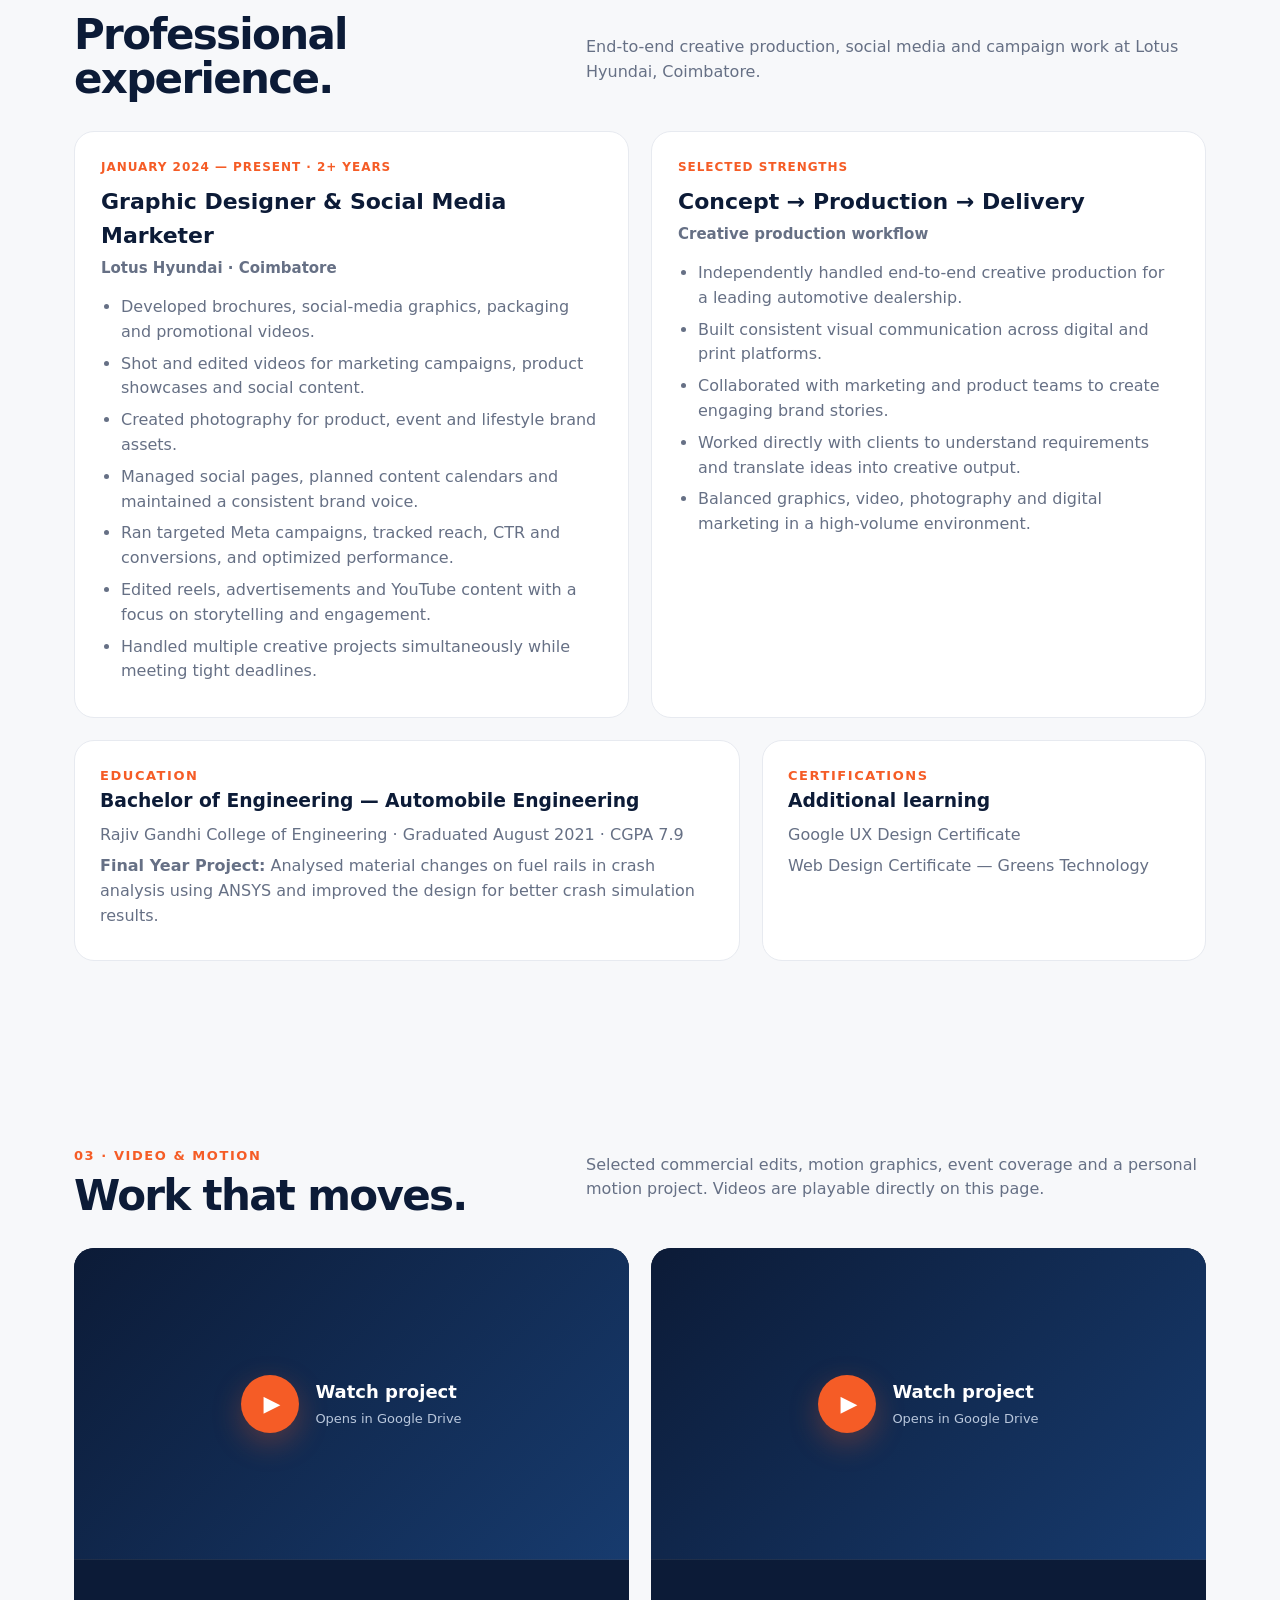
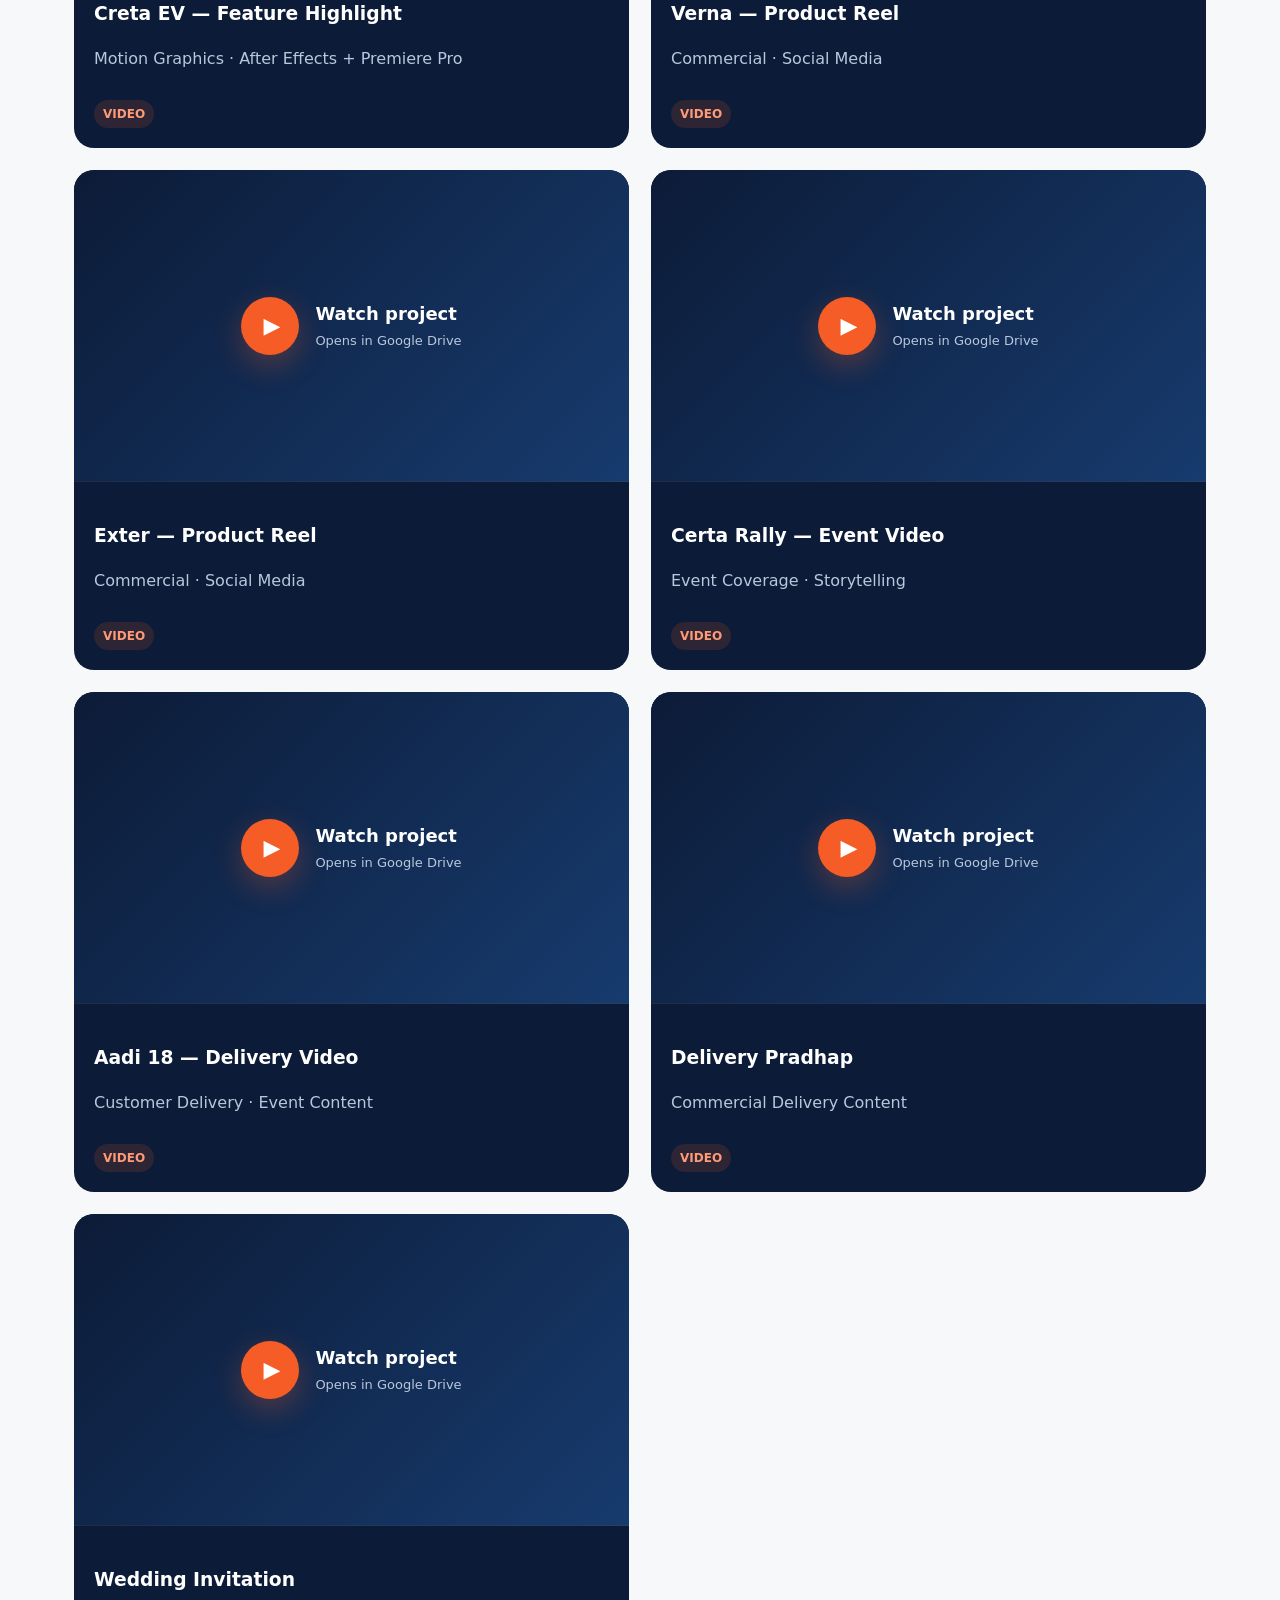
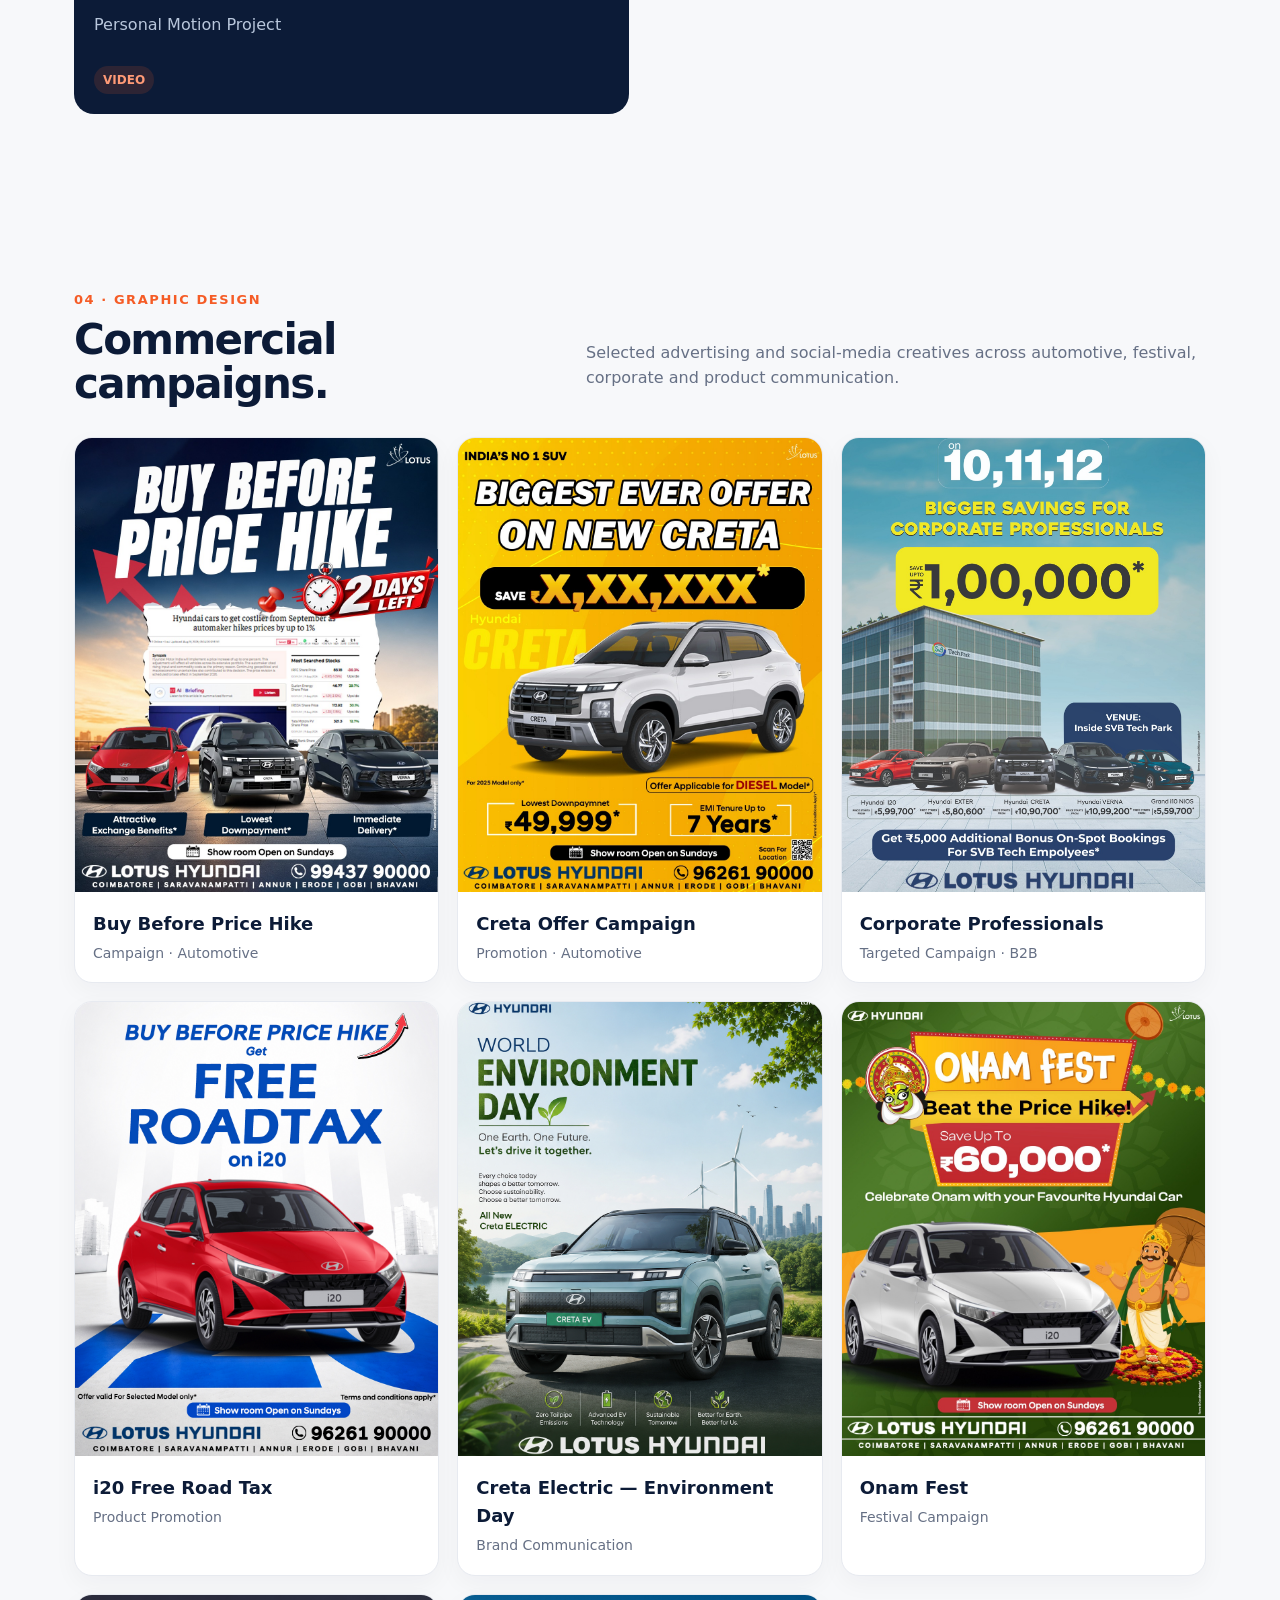
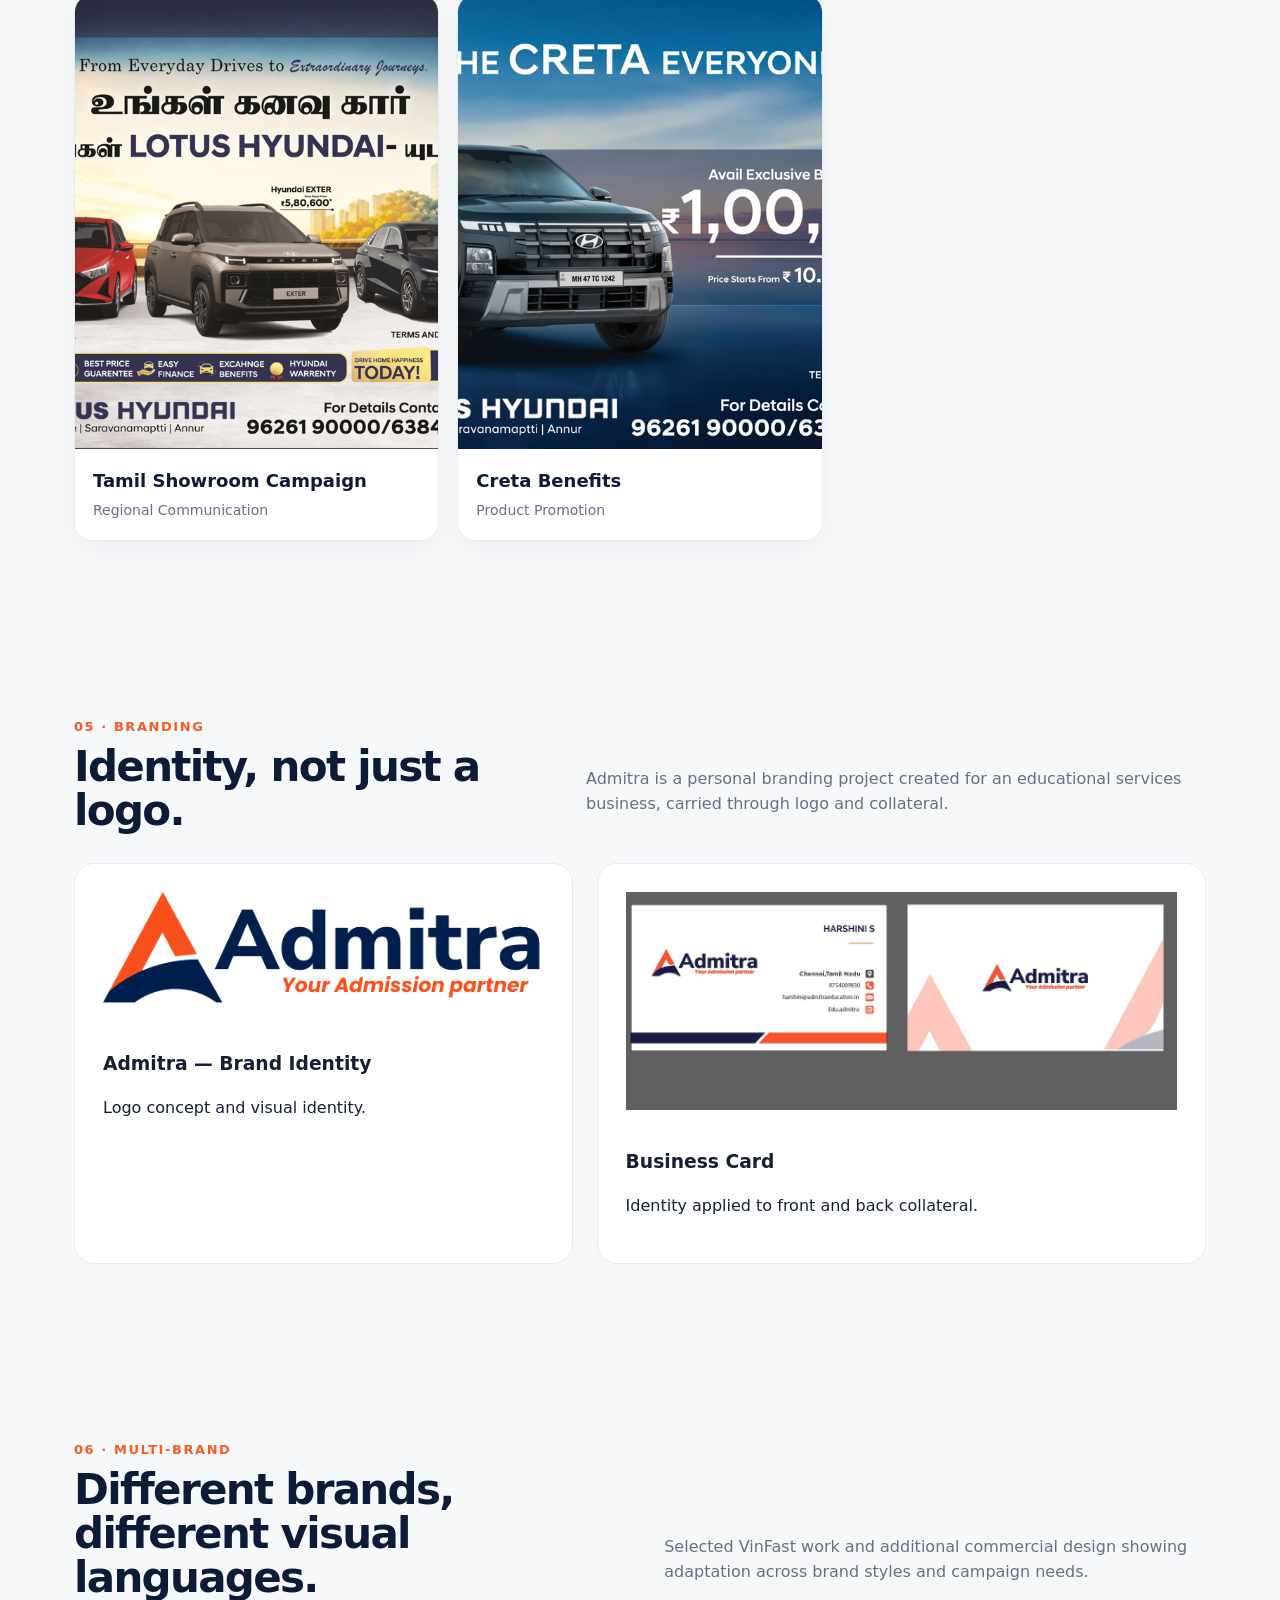
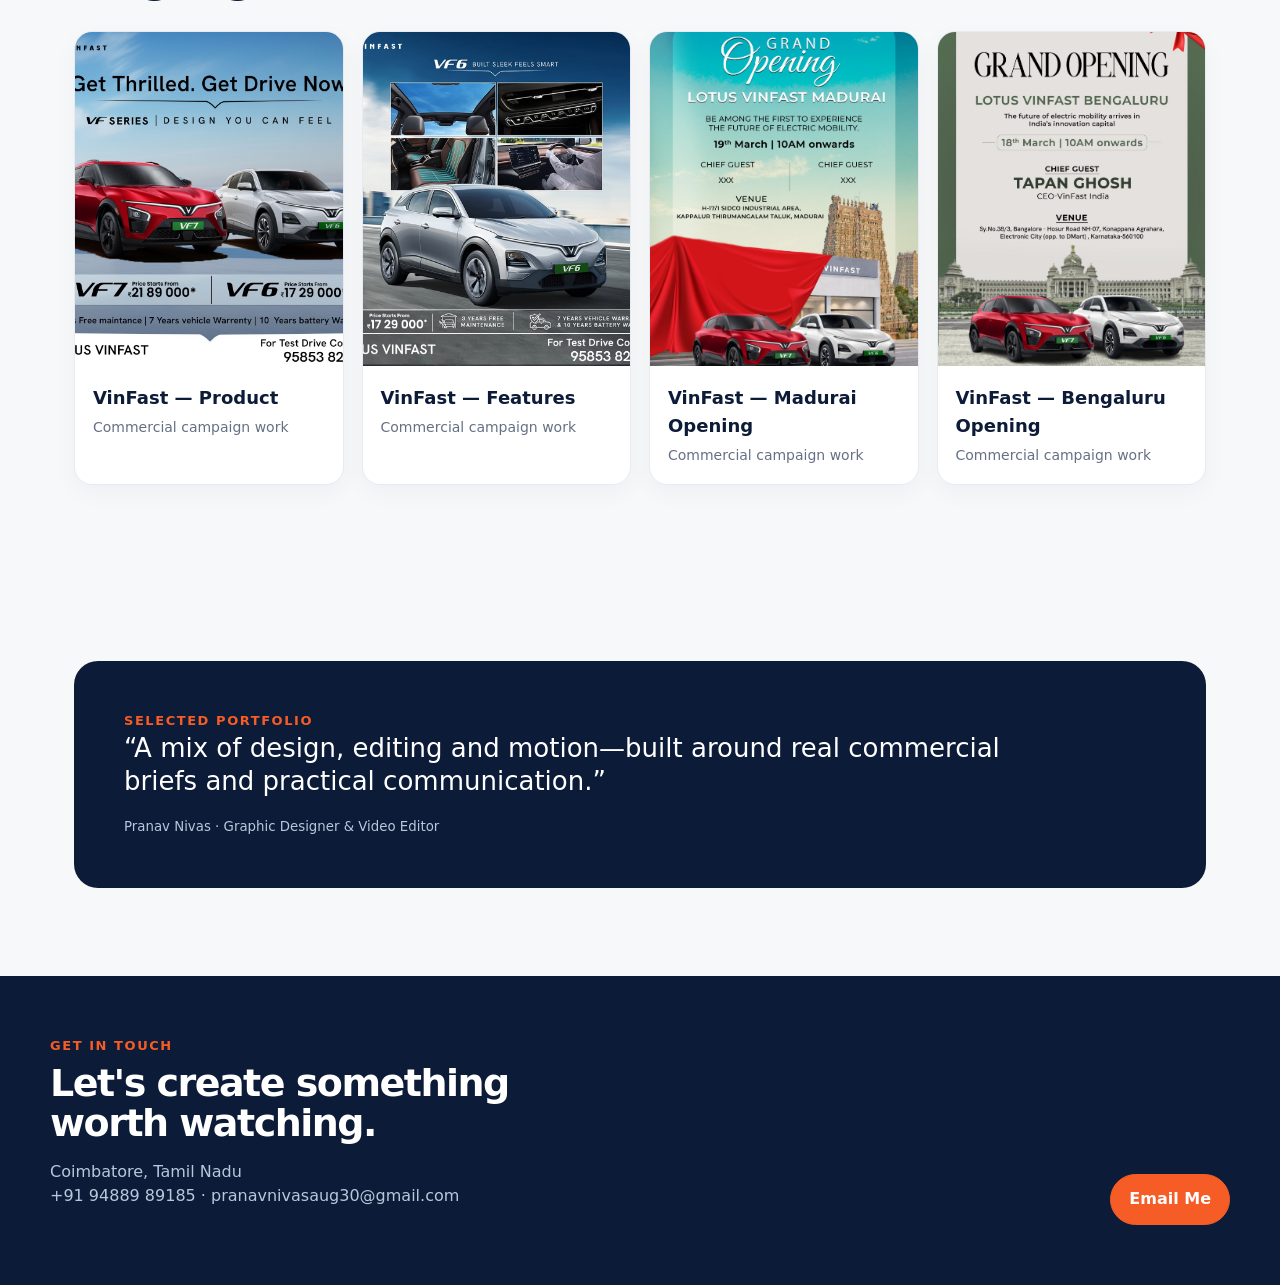
==== commit 9d4652d6: "Update index.html" ====
--- a/index.html
+++ b/index.html
@@ -136,11 +136,6 @@
         <a class="btn secondary" href="#design">View Design Work</a>
       </div>
     </div>
-    <div class="hero-visual" aria-hidden="true">
-      <div class="visual-frame frame-one"><span>DESIGN</span></div>
-      <div class="visual-frame frame-two"><span>MOTION</span></div>
-      <div class="visual-frame frame-three"><span>VIDEO</span></div>
-      <div class="visual-orb"></div>
     </div>
   </div>
 </header>
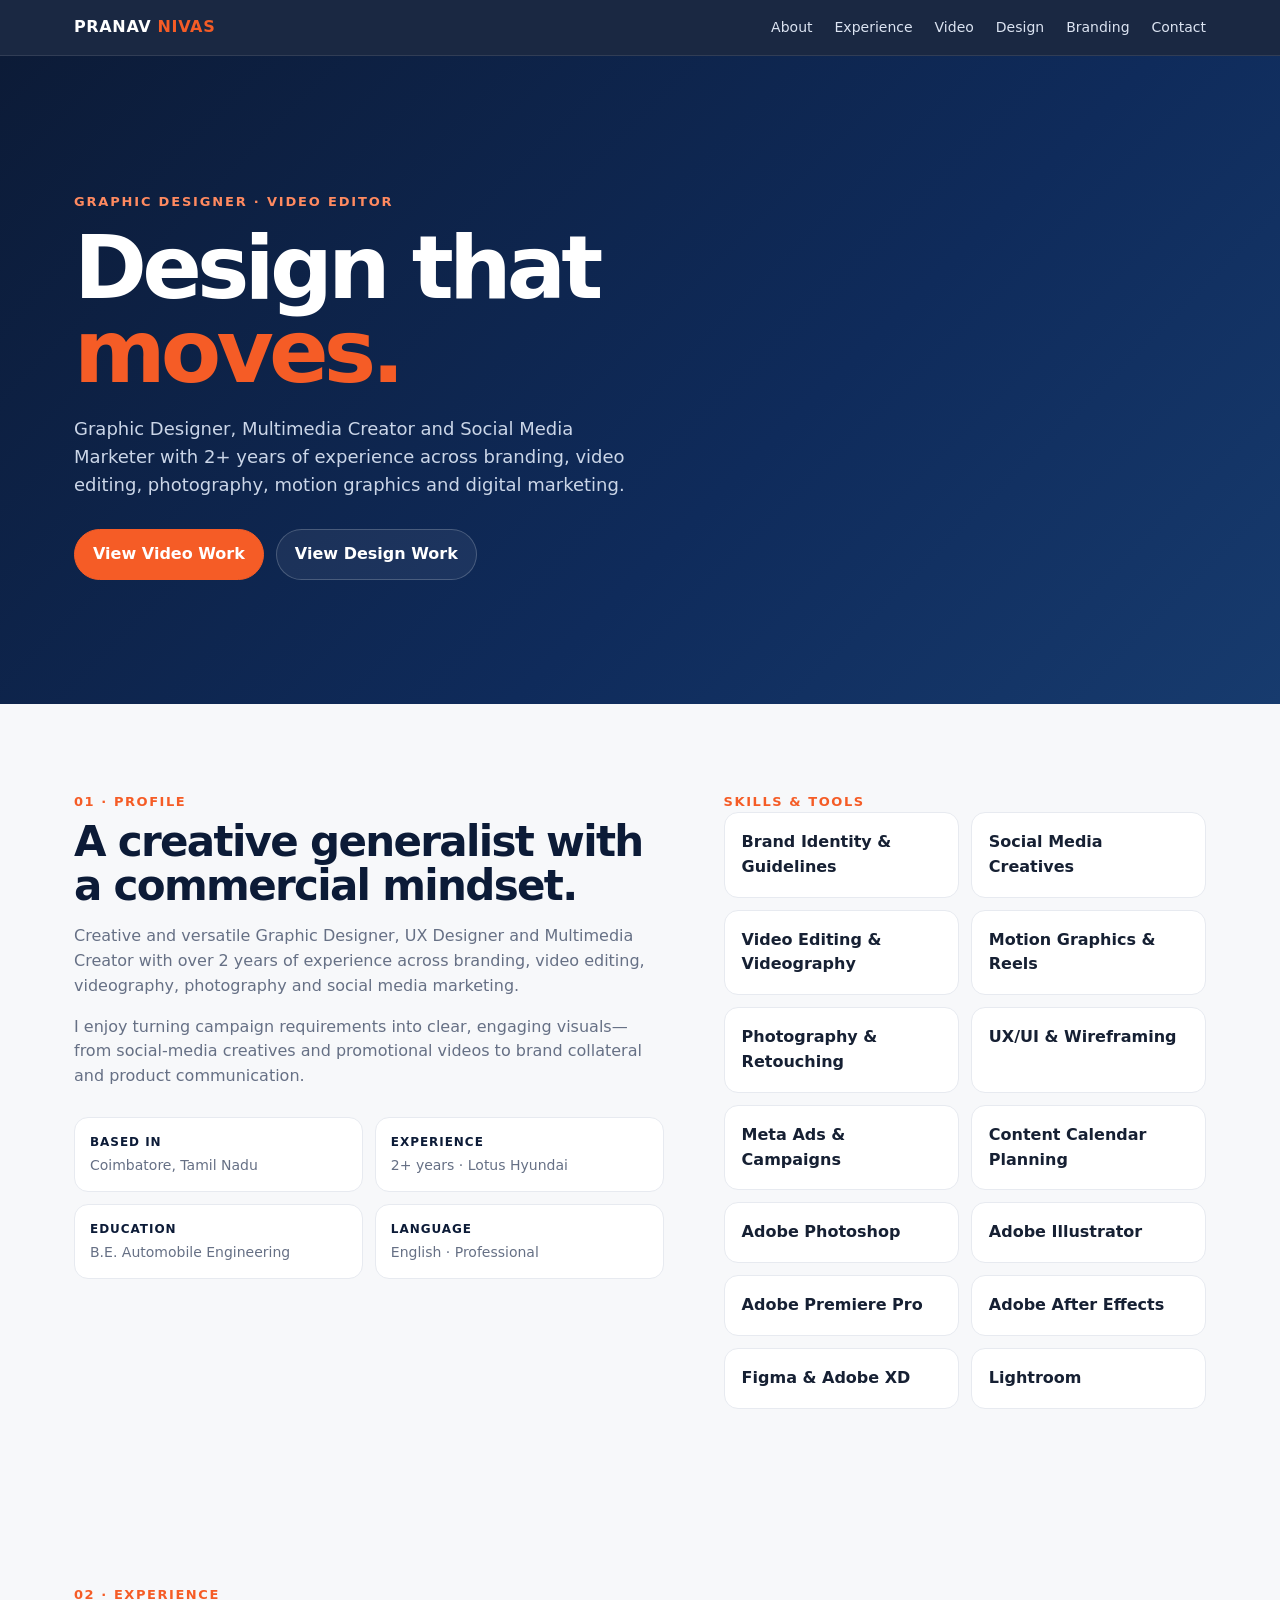
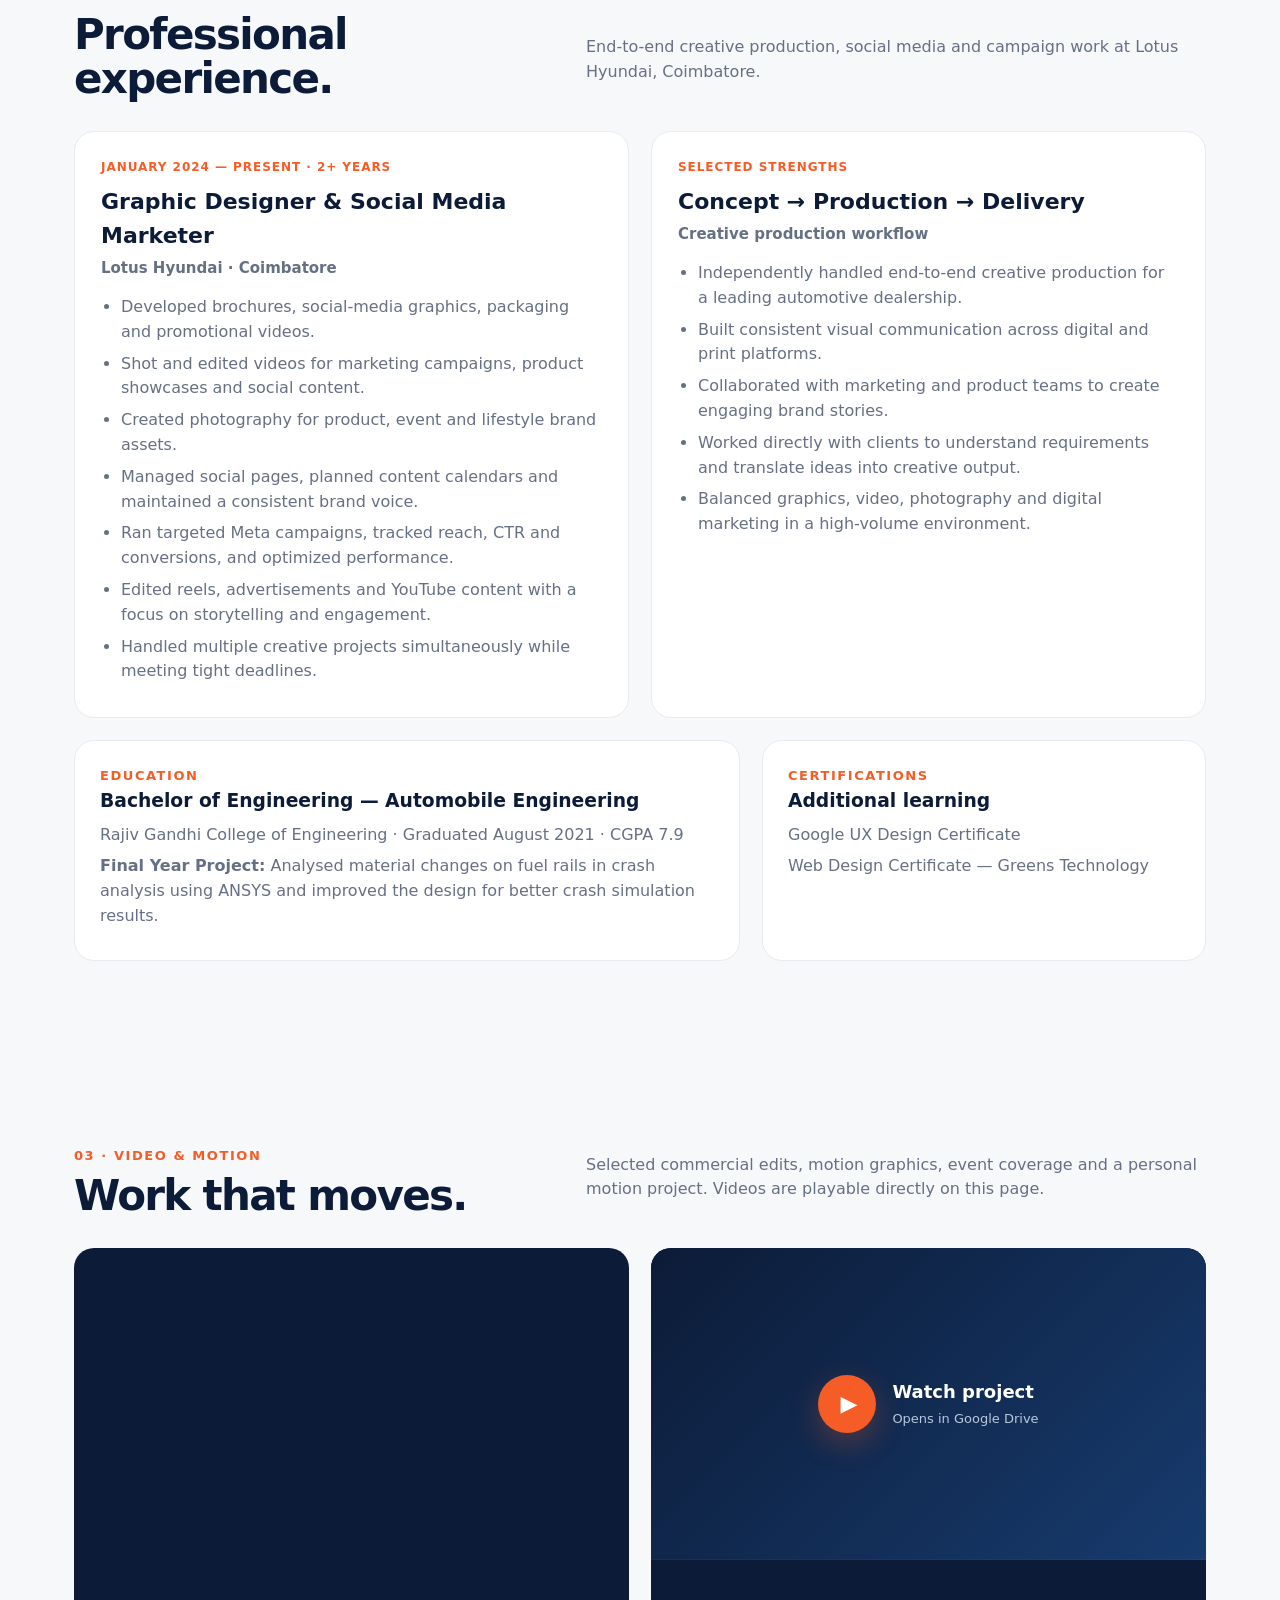
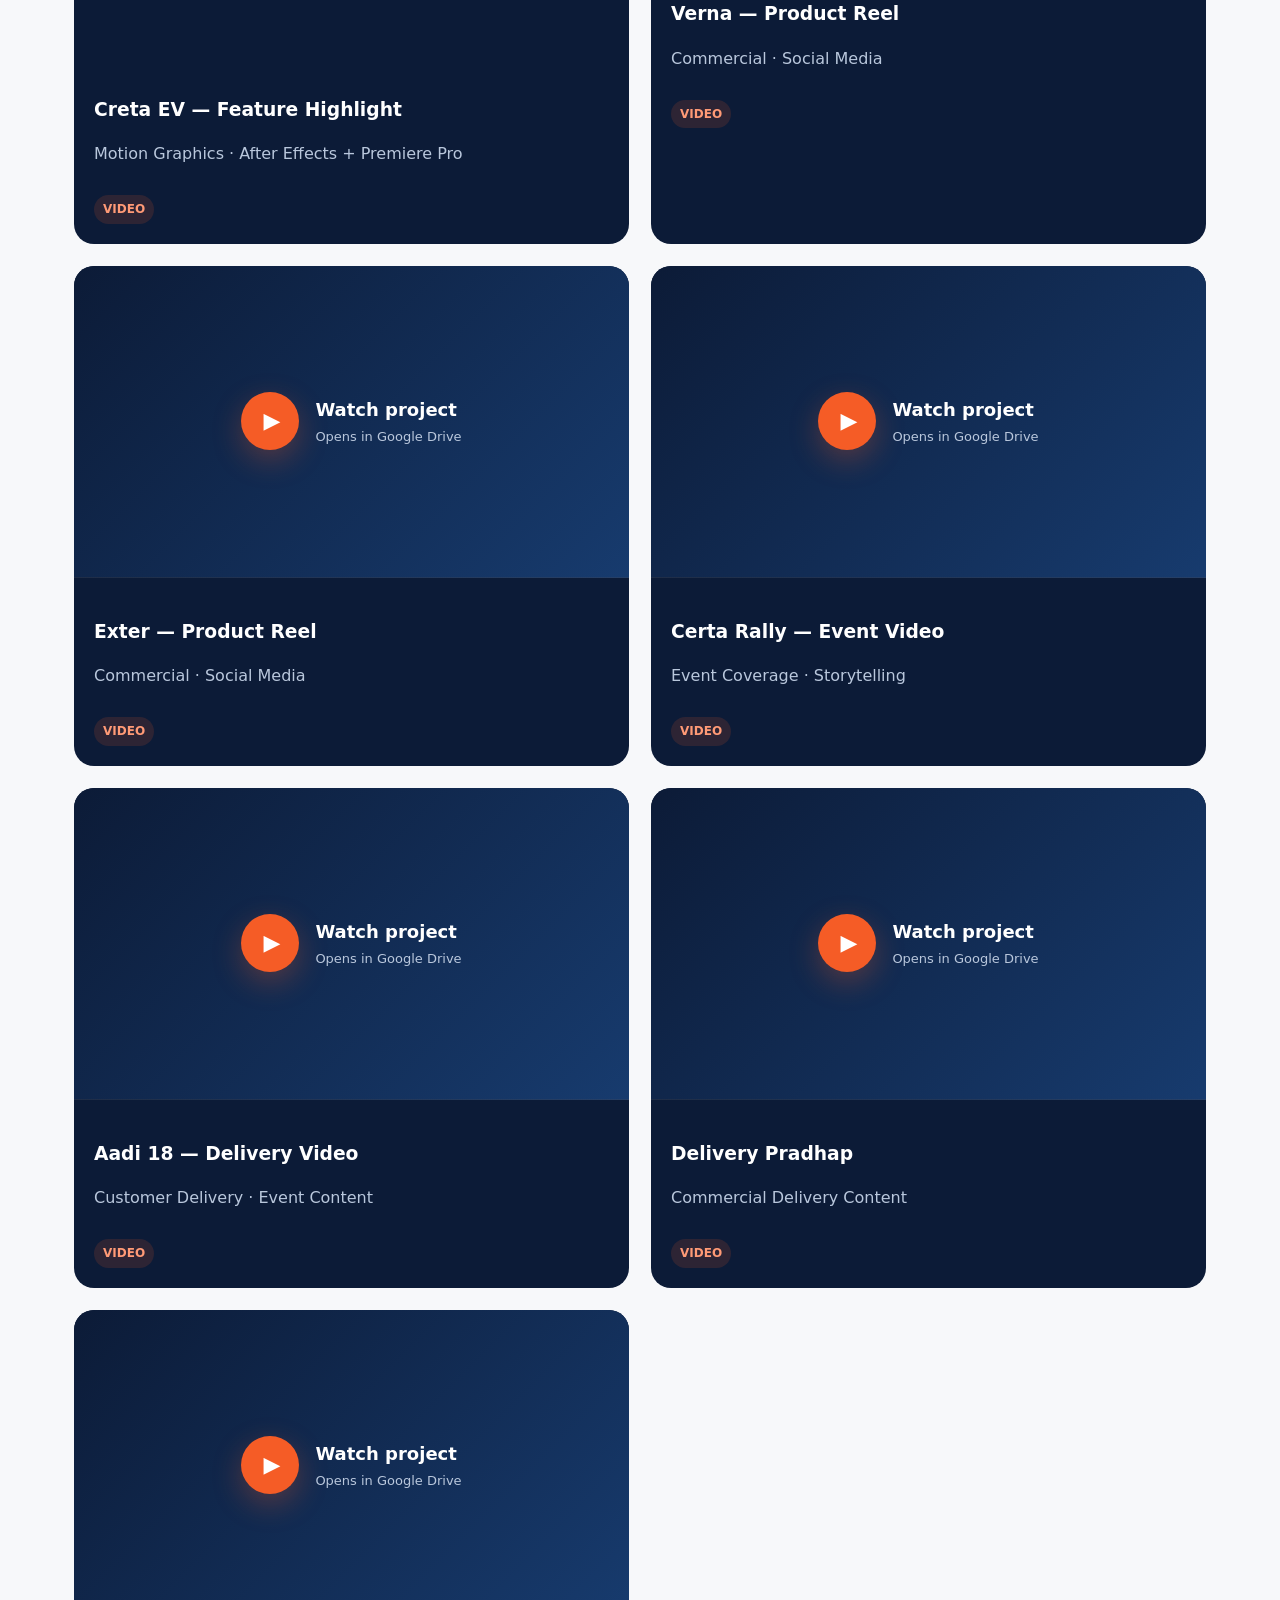
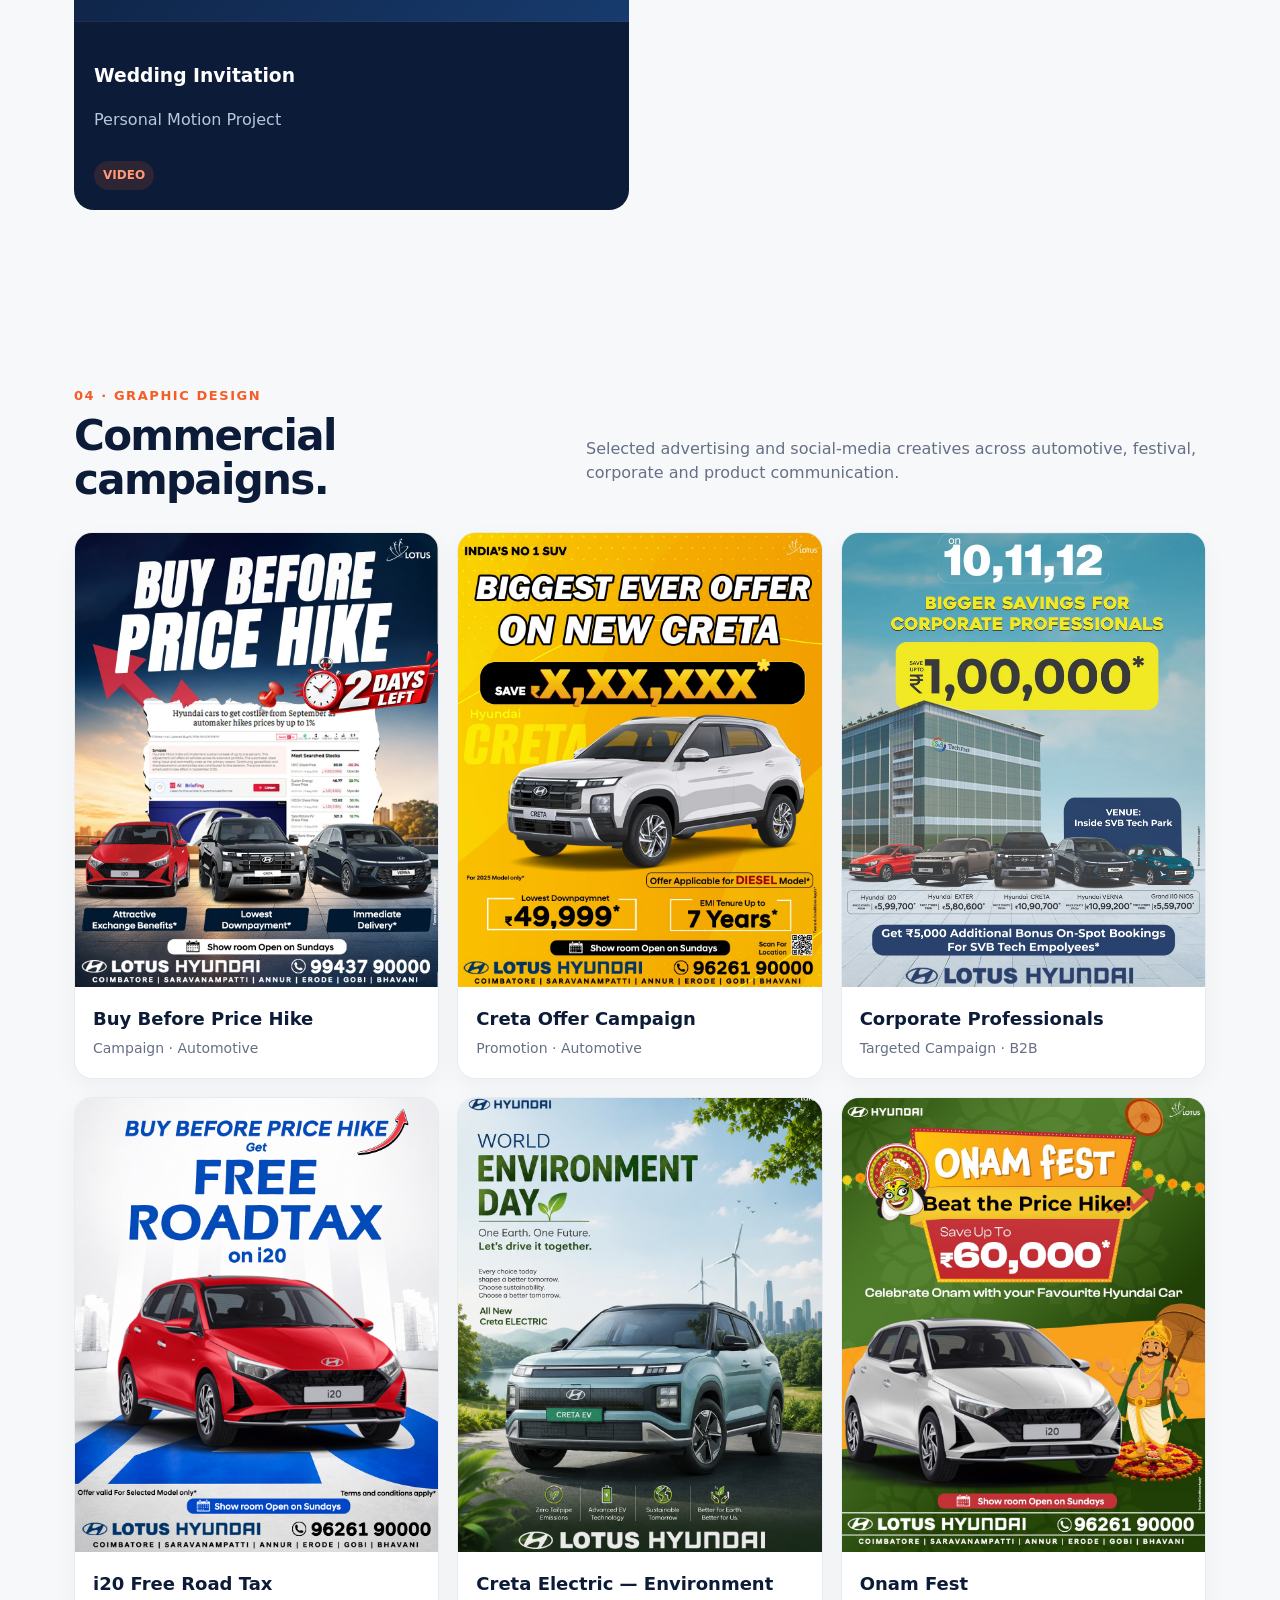
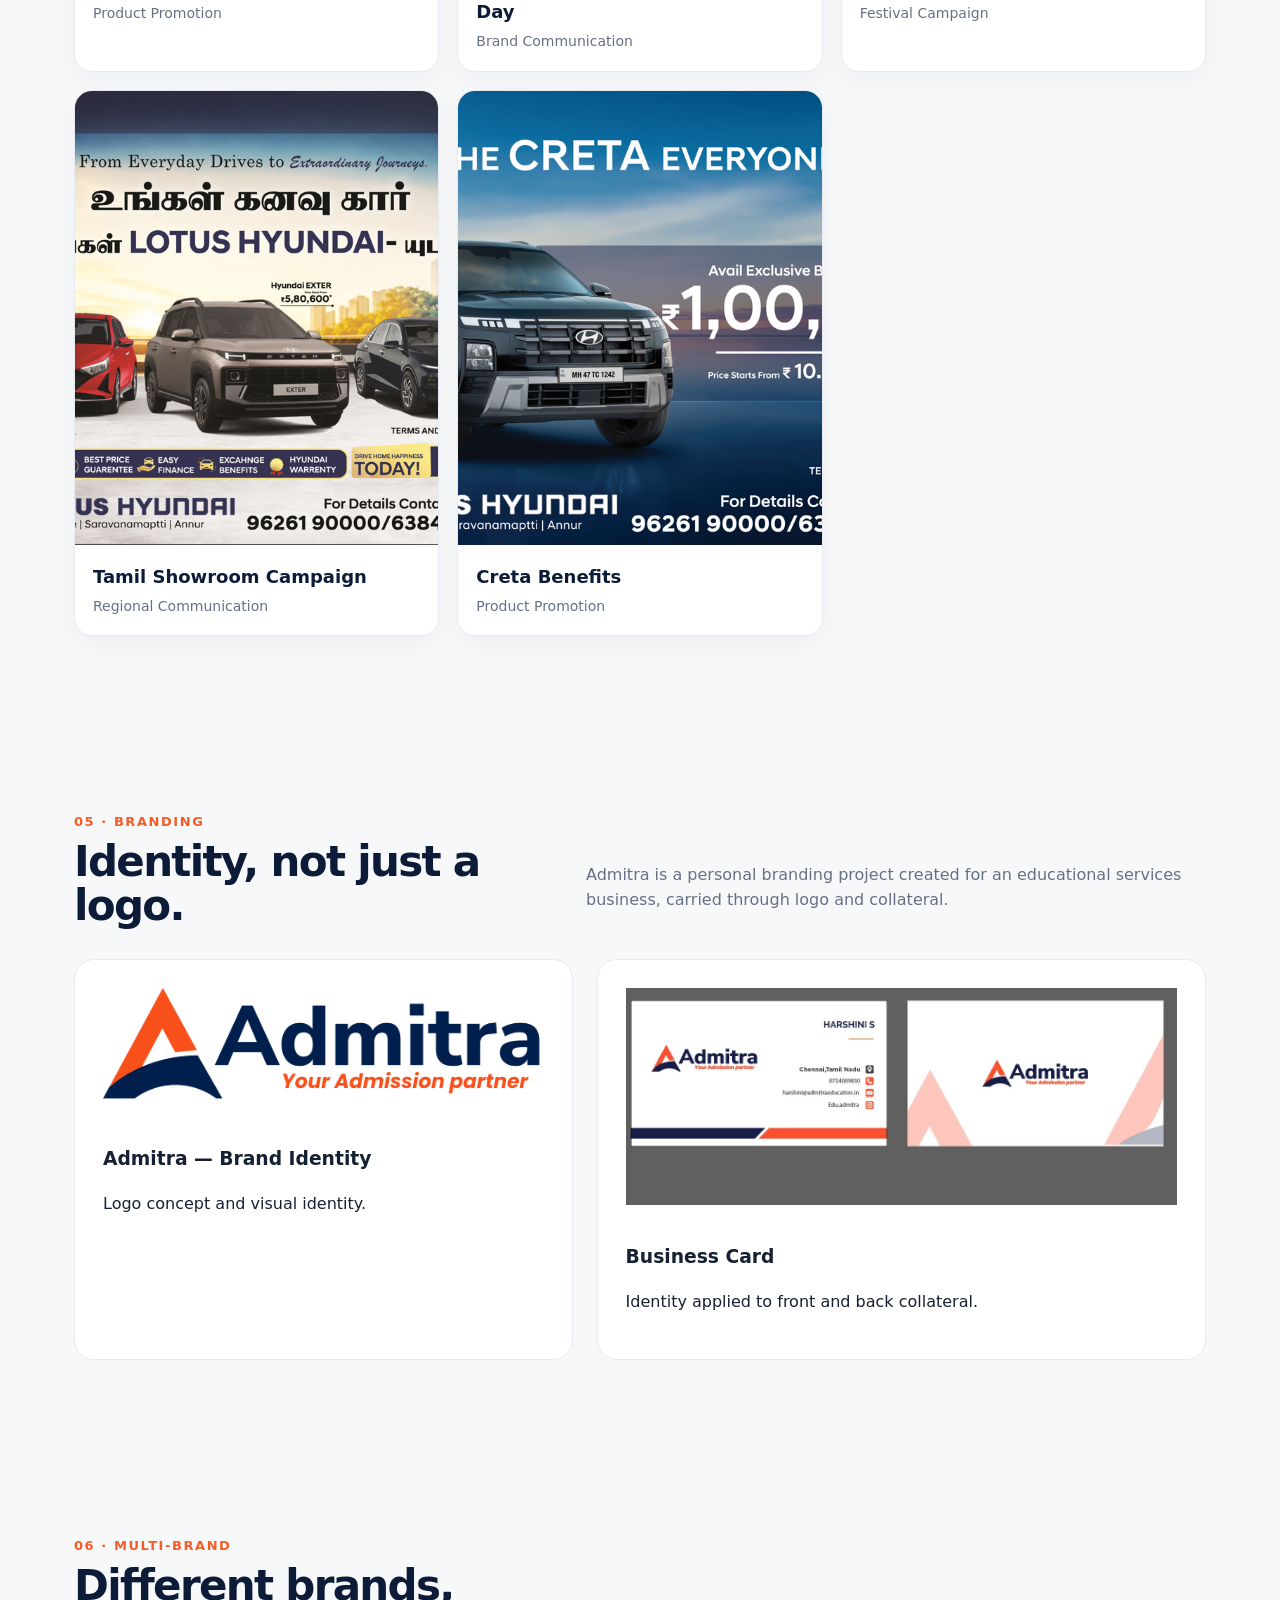
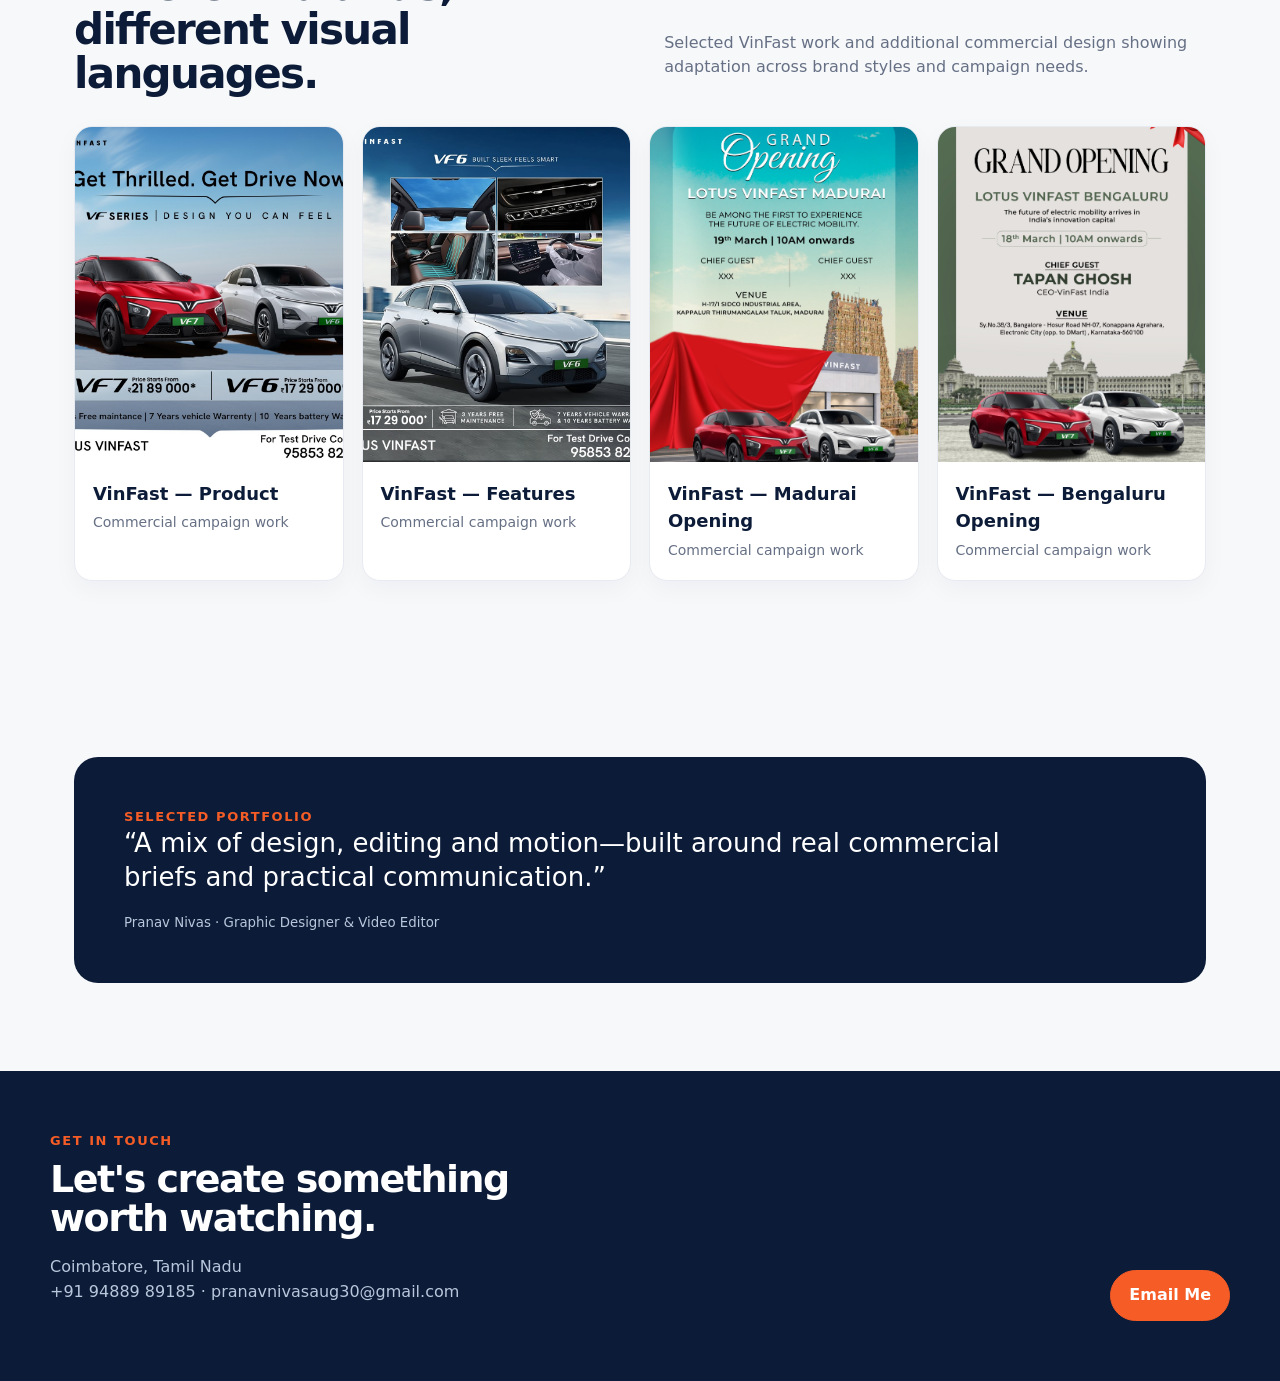
==== commit 7475fd78: "Update index.html" ====
--- a/index.html
+++ b/index.html
@@ -232,16 +232,30 @@
   </div>
   <div class="video-grid">
 
-    <article class="video-card">
-      <a class="video-drive" href="https://drive.google.com/file/d/1BVl_9NKqKxQ9VgnnCr_ZE7zQtDI0TwaH/view?usp=drive_link" target="_blank" rel="noopener"><div class="video-link-preview">
+    <!-- <article class="video-card">
+      <a class="video-drive" href="https://drive.google.com/file/d/16A7atxC7-7pcChKydM7GyYDctrQvbSkc/view?usp=drive_link" target="_blank" rel="noopener"><div class="video-link-preview">
         <div class="play-circle">▶</div>
         <div><strong>Watch project</strong><span>Opens in Google Drive</span></div>
       </div></a>
       <div class="card-body"><h3>Creta EV — Feature Highlight</h3><p>Motion Graphics · After Effects + Premiere Pro</p><span class="tag">VIDEO</span></div>
-    </article>
-
-    <article class="video-card">
-      <a class="video-drive" href="https://drive.google.com/file/d/1Lx1PNpFYijl31NH4gANGeVk2ur61JB56/view?usp=sharing" target="_blank" rel="noopener">
+    </article> -->
+    
+    <article class="video-card">
+  <div class="video-embed">
+    <iframe 
+      src="https://drive.google.com/file/d/16A7atxC7-7pcChKydM7GyYDctrQvbSkc/preview" 
+      width="100%" 
+      height="400" 
+      allow="autoplay" 
+      allowfullscreen
+      frameborder="0">
+    </iframe>
+  </div>
+  <div class="card-body"><h3>Creta EV — Feature Highlight</h3><p>Motion Graphics · After Effects + Premiere Pro</p><span class="tag">VIDEO</span></div>
+</article>
+
+    <article class="video-card">
+      <a class="video-drive" href="https://drive.google.com/file/d/1rd5JDktyOxjt_ZavFTqdQQgIqZQoVQK3/view?usp=drive_link" target="_blank" rel="noopener">
         <div class="video-link-preview">
           <div class="play-circle">▶</div>
           <div><strong>Watch project</strong><span>Opens in Google Drive</span></div>
@@ -251,7 +265,7 @@
     </article>
 
     <article class="video-card">
-      <a class="video-drive" href="https://drive.google.com/file/d/1qkZAGEdHgM4fOkz6Whg_hgAQpETLVWz5/view?usp=drive_link" target="_blank" rel="noopener"><div class="video-link-preview">
+      <a class="video-drive" href="https://drive.google.com/file/d/1Lx1PNpFYijl31NH4gANGeVk2ur61JB56/view?usp=drive_link" target="_blank" rel="noopener"><div class="video-link-preview">
         <div class="play-circle">▶</div>
         <div><strong>Watch project</strong><span>Opens in Google Drive</span></div>
       </div></a>
@@ -259,7 +273,7 @@
     </article>
 
     <article class="video-card">
-      <a class="video-drive" href="https://drive.google.com/file/d/1rd5JDktyOxjt_ZavFTqdQQgIqZQoVQK3/view?usp=drive_link" target="_blank" rel="noopener">
+      <a class="video-drive" href="https://drive.google.com/file/d/1qkZAGEdHgM4fOkz6Whg_hgAQpETLVWz5/view?usp=drive_link" target="_blank" rel="noopener">
         <div class="video-link-preview">
           <div class="play-circle">▶</div>
           <div><strong>Watch project</strong><span>Opens in Google Drive</span></div>
@@ -269,7 +283,7 @@
     </article>
 
     <article class="video-card">
-      <a class="video-drive" href="https://drive.google.com/file/d/16A7atxC7-7pcChKydM7GyYDctrQvbSkc/view?usp=drive_link" target="_blank" rel="noopener"><div class="video-link-preview">
+      <a class="video-drive" href="https://drive.google.com/file/d/1BVl_9NKqKxQ9VgnnCr_ZE7zQtDI0TwaH/view?usp=drive_link" target="_blank" rel="noopener"><div class="video-link-preview">
         <div class="play-circle">▶</div>
         <div><strong>Watch project</strong><span>Opens in Google Drive</span></div>
       </div></a>
@@ -277,7 +291,7 @@
     </article>
 
     <article class="video-card">
-      <a class="video-drive" href="https://drive.google.com/file/d/1Pz9OM1TJTlU-yhewYyItAcHy807-cfe4/view?usp=drive_link" target="_blank" rel="noopener">
+      <a class="video-drive" href="https://drive.google.com/file/d/1jwd-ZOY1v1TKFjVFdZ_8hkCB6FIDH2Tc/view?usp=drive_link" target="_blank" rel="noopener">
         <div class="video-link-preview">
           <div class="play-circle">▶</div>
           <div><strong>Watch project</strong><span>Opens in Google Drive</span></div>
@@ -287,7 +301,7 @@
     </article>
 
     <article class="video-card">
-      <a class="video-drive" href="https://drive.google.com/file/d/1jwd-ZOY1v1TKFjVFdZ_8hkCB6FIDH2Tc/view?usp=drive_link" target="_blank" rel="noopener"><div class="video-link-preview">
+      <a class="video-drive" href="https://drive.google.com/file/d/1Pz9OM1TJTlU-yhewYyItAcHy807-cfe4/view?usp=drive_link" target="_blank" rel="noopener"><div class="video-link-preview">
         <div class="play-circle">▶</div>
         <div><strong>Watch project</strong><span>Opens in Google Drive</span></div>
       </div></a>
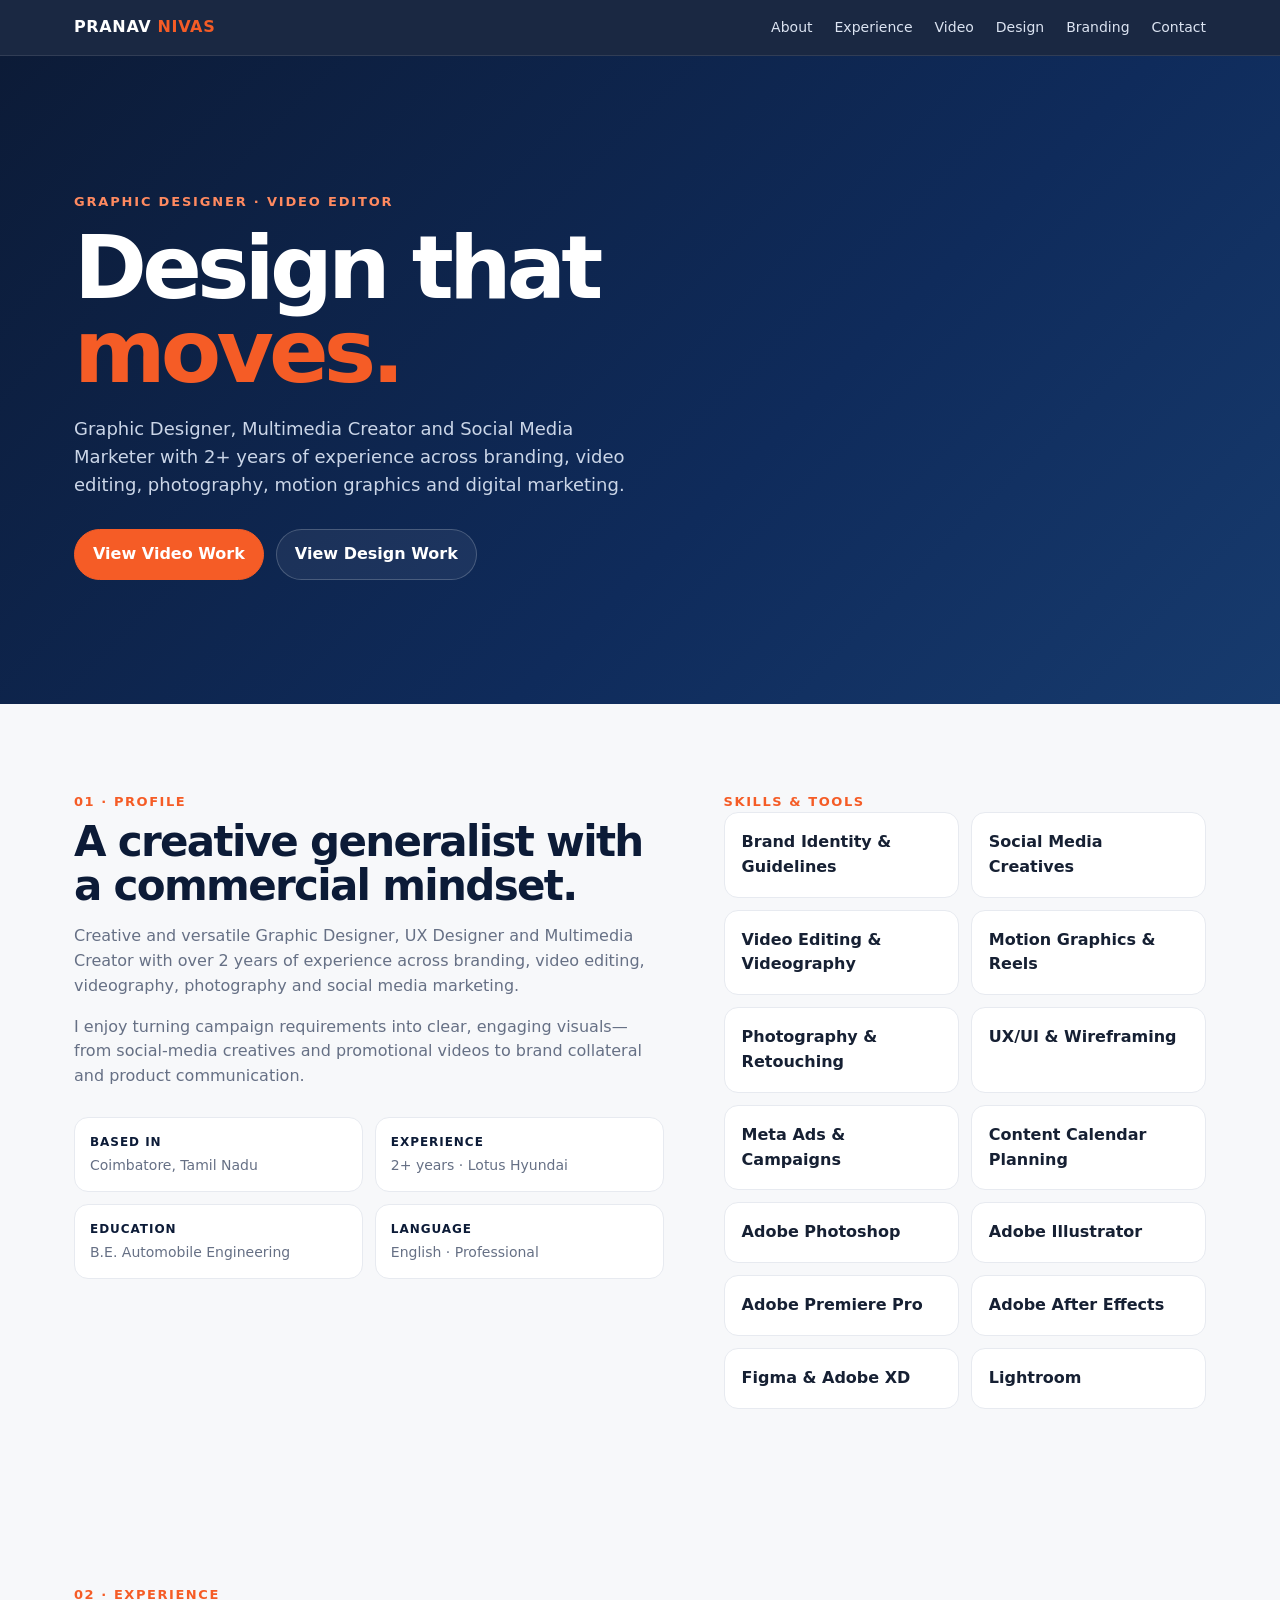
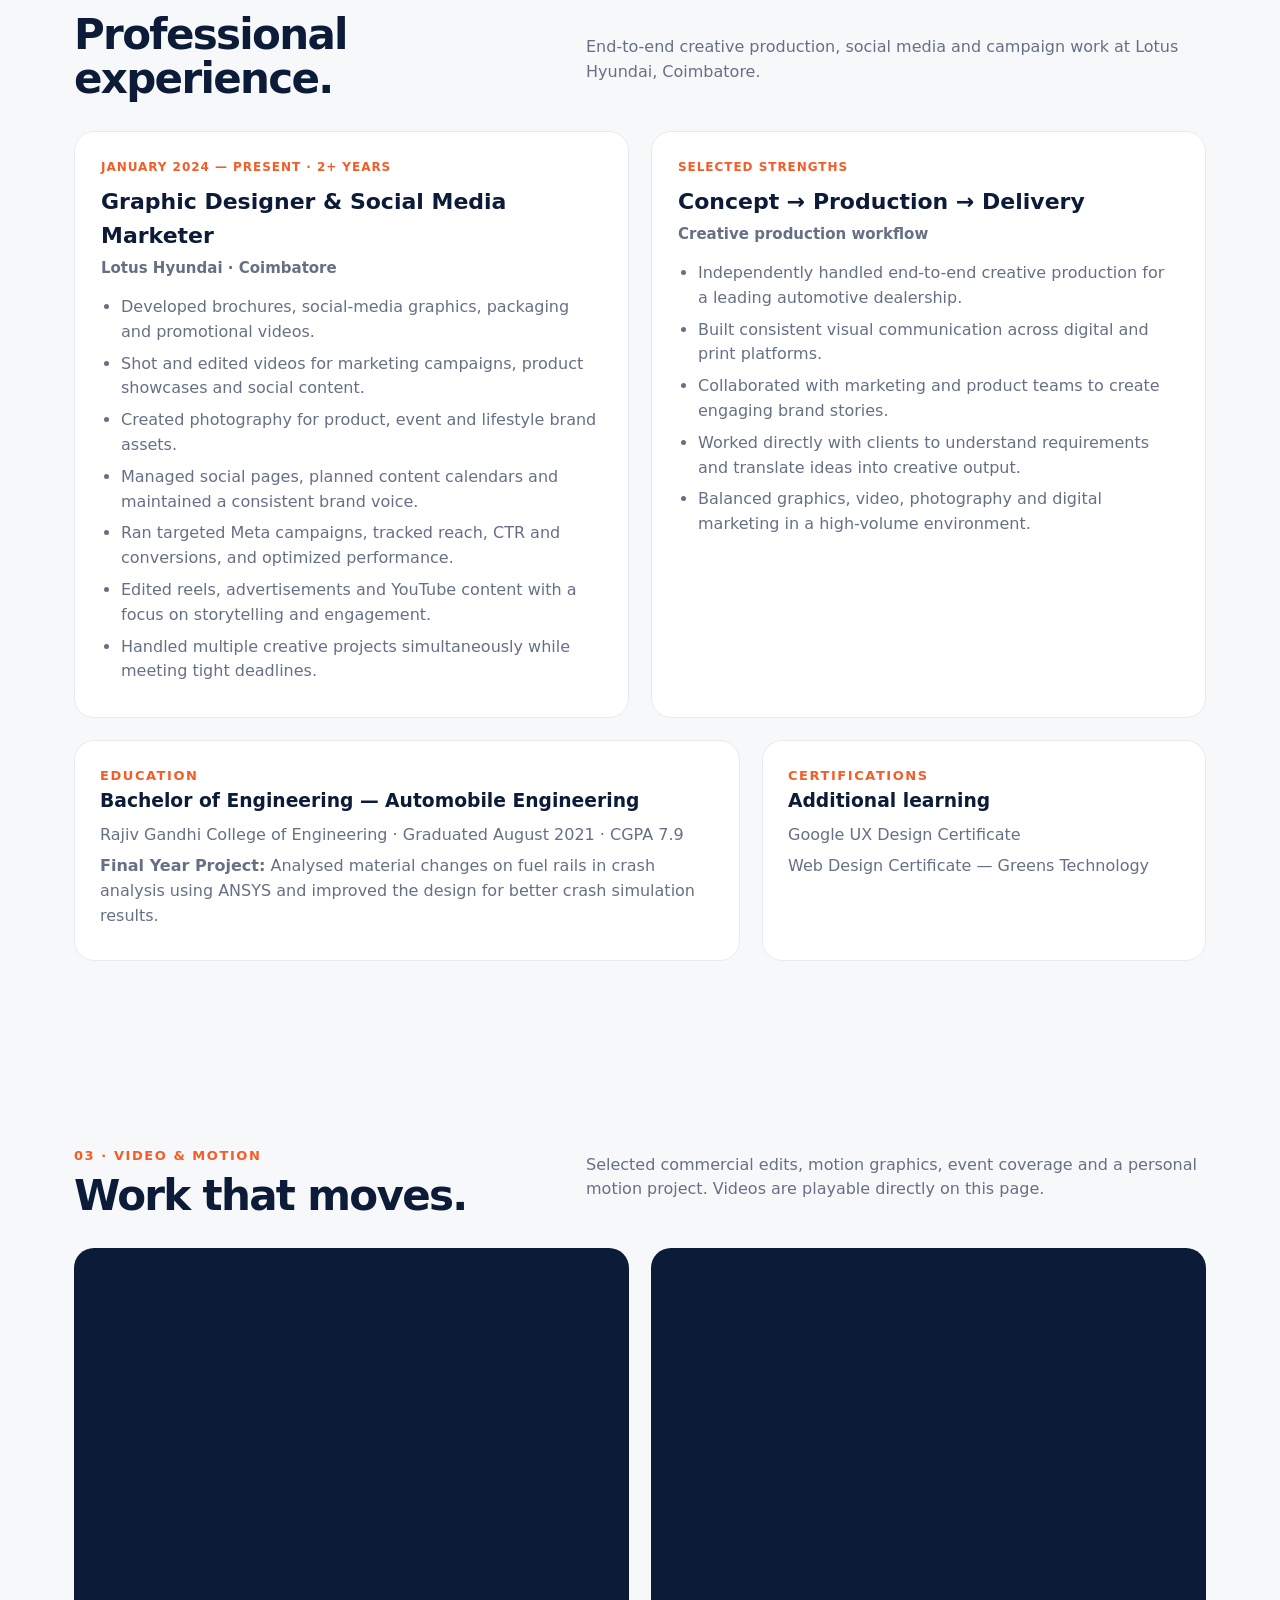
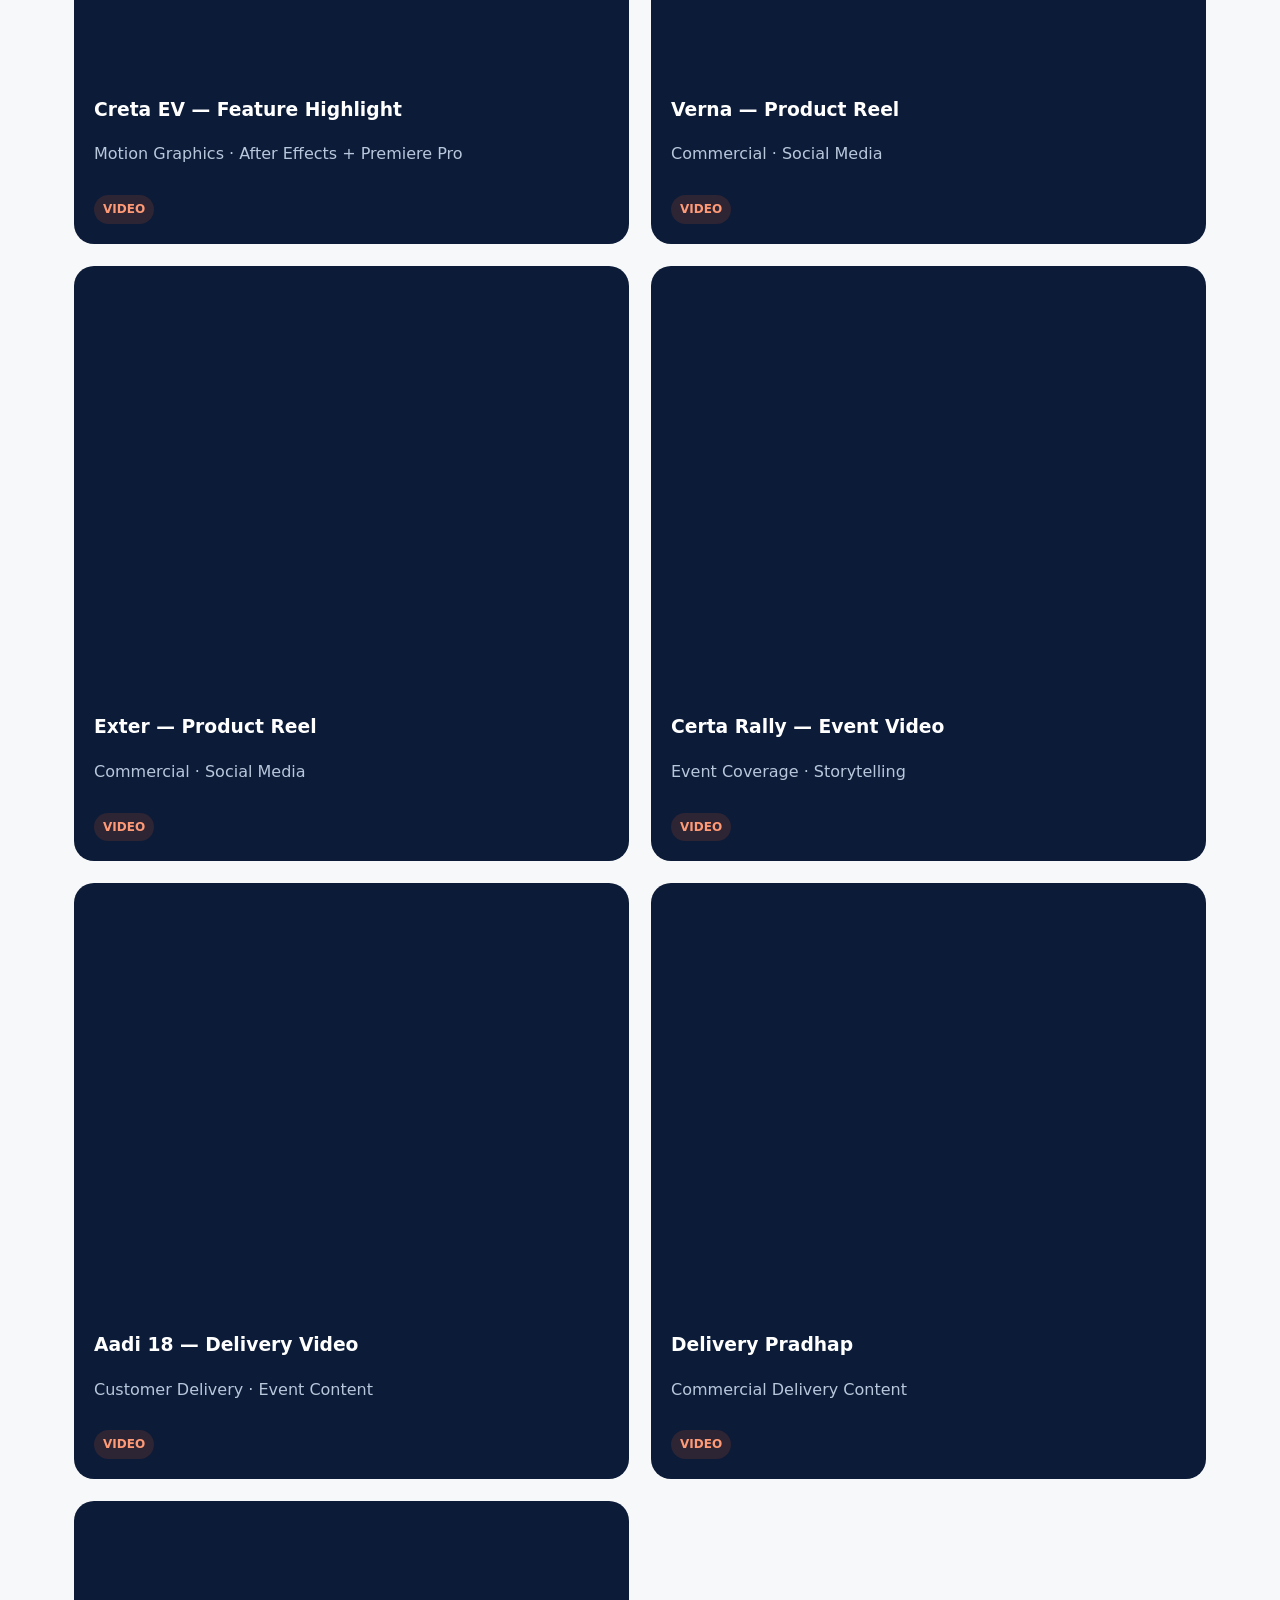
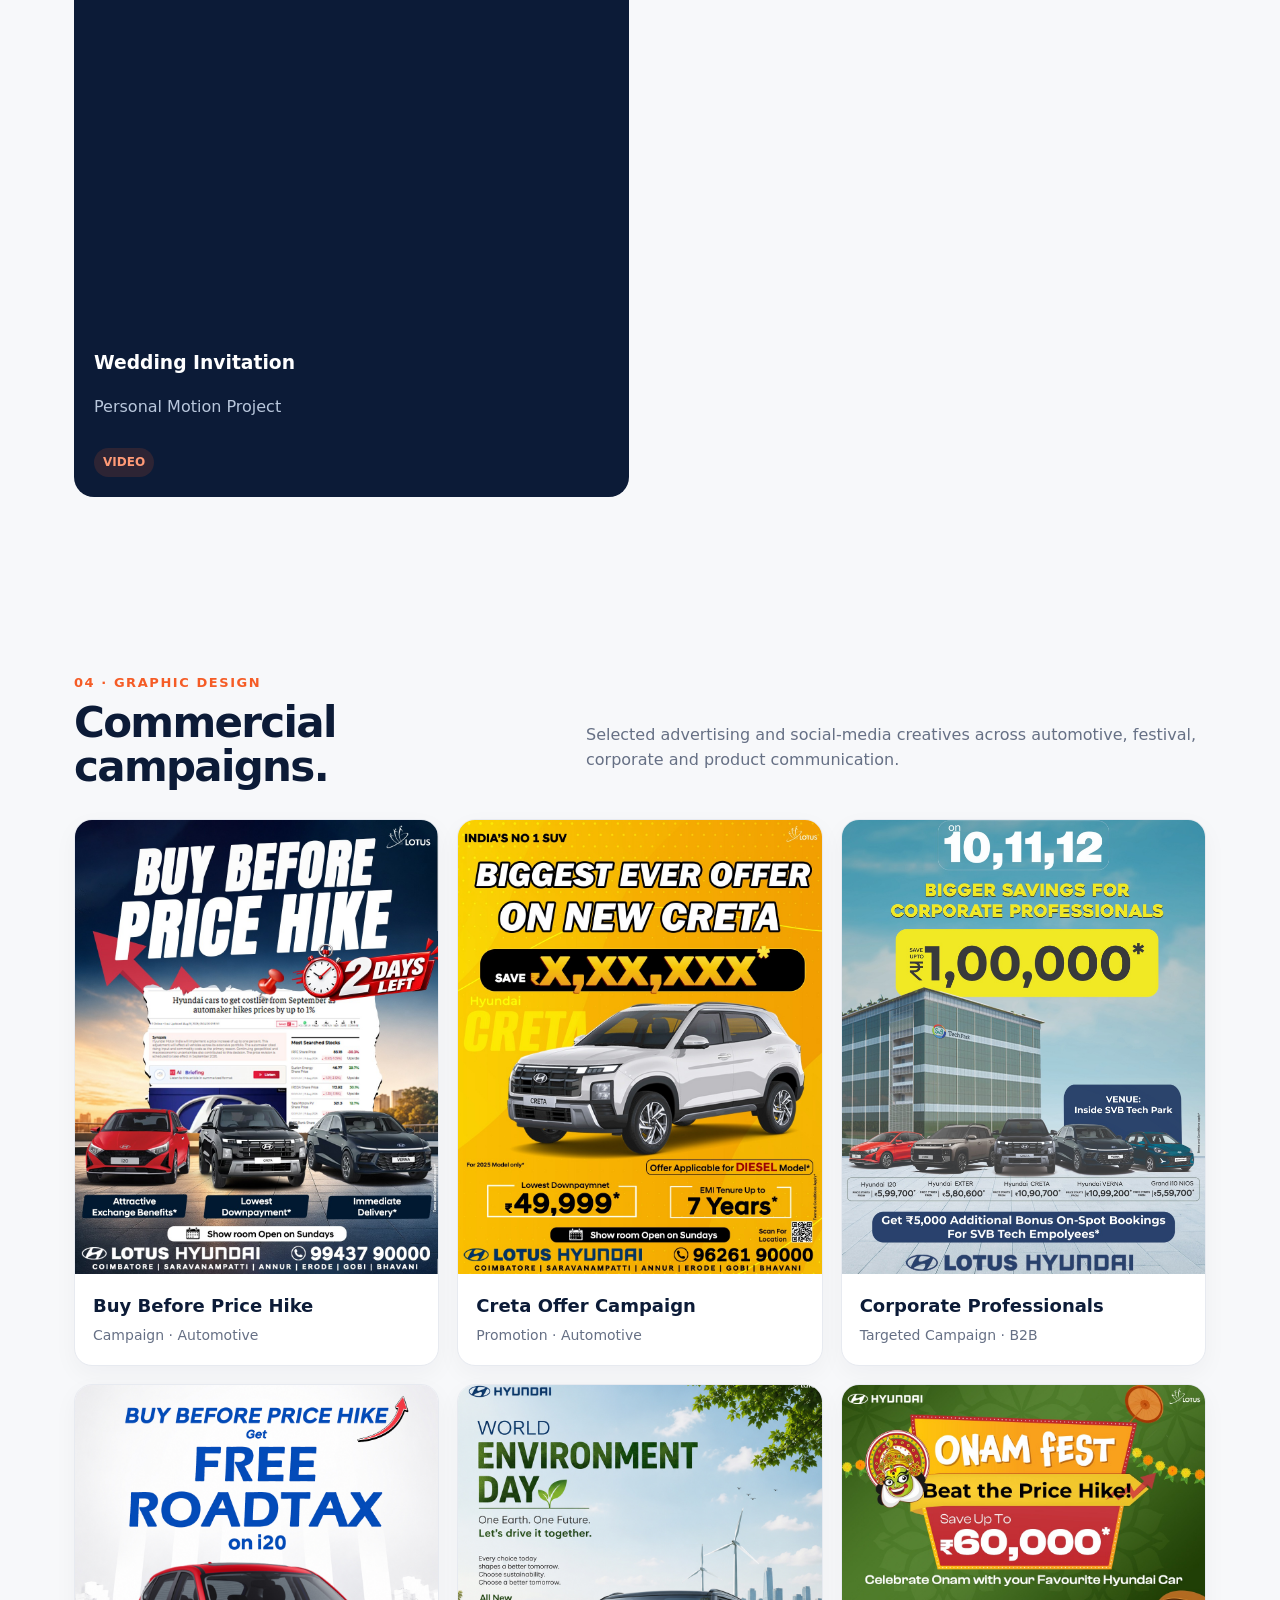
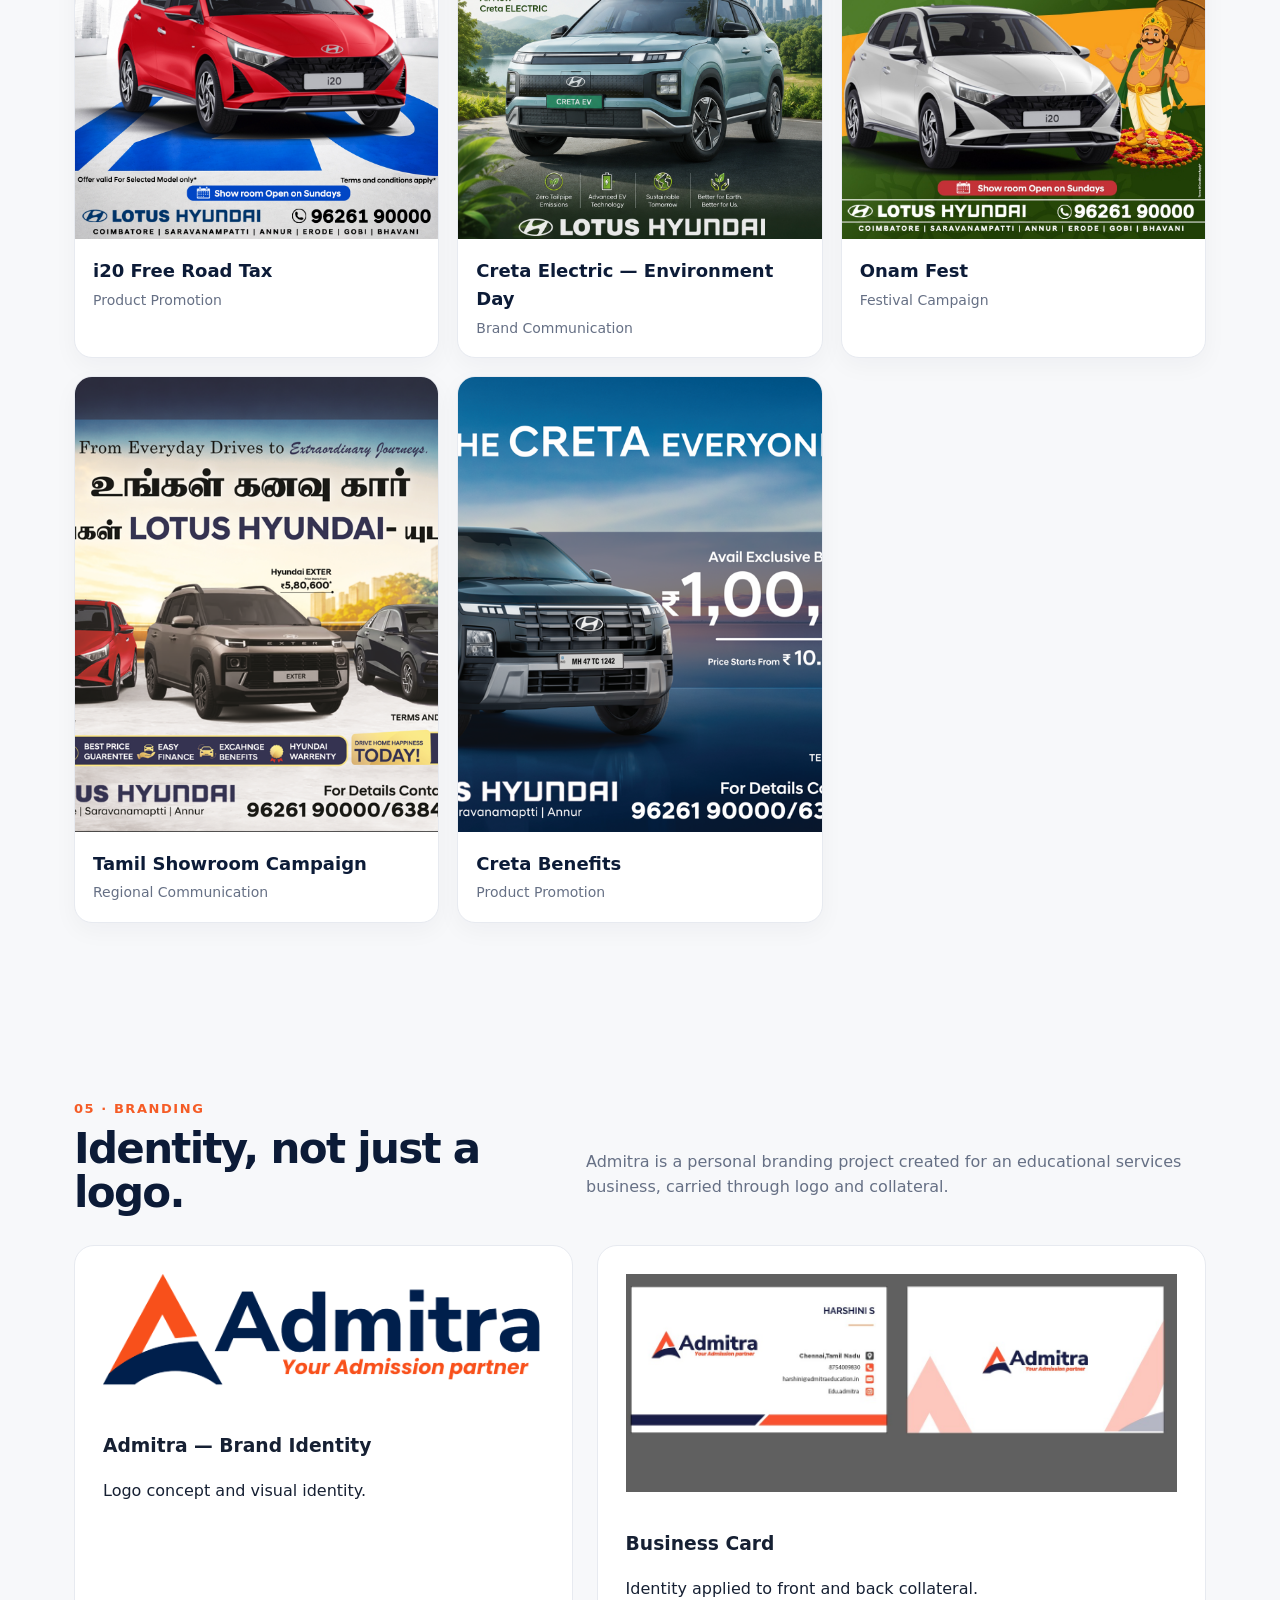
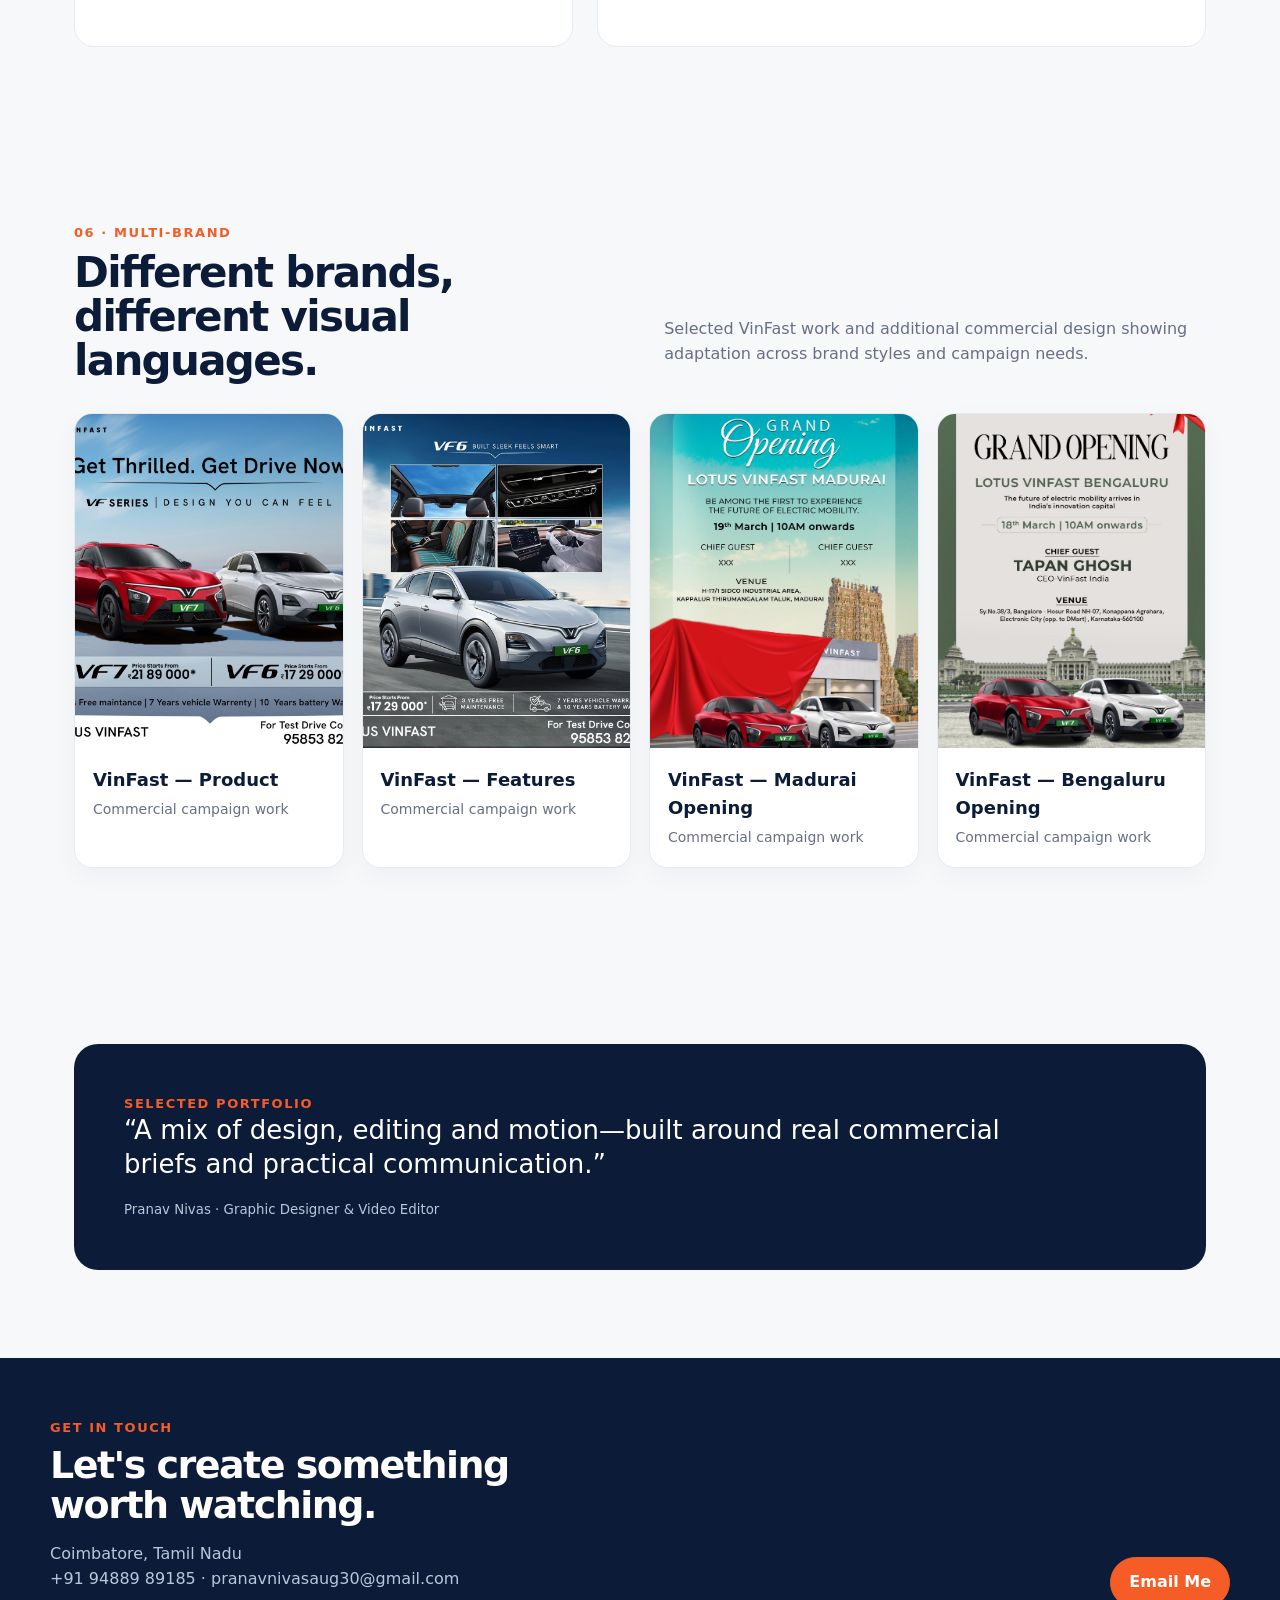
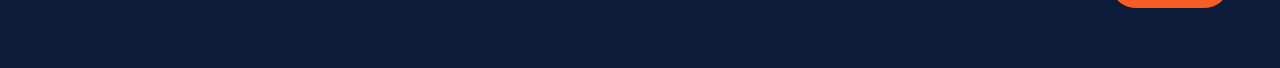
==== commit 18d0b468: "Update index.html" ====
--- a/index.html
+++ b/index.html
@@ -254,7 +254,7 @@
   <div class="card-body"><h3>Creta EV — Feature Highlight</h3><p>Motion Graphics · After Effects + Premiere Pro</p><span class="tag">VIDEO</span></div>
 </article>
 
-    <article class="video-card">
+    <!-- <article class="video-card">
       <a class="video-drive" href="https://drive.google.com/file/d/1rd5JDktyOxjt_ZavFTqdQQgIqZQoVQK3/view?usp=drive_link" target="_blank" rel="noopener">
         <div class="video-link-preview">
           <div class="play-circle">▶</div>
@@ -262,16 +262,27 @@
         </div>
       </a>
       <div class="card-body"><h3>Verna — Product Reel</h3><p>Commercial · Social Media</p><span class="tag">VIDEO</span></div>
-    </article>
-
-    <article class="video-card">
+    </article> -->
+    
+<article class="video-card">
+  <div class="video-embed">
+    <iframe src="https://drive.google.com/file/d/1rd5JDktyOxjt_ZavFTqdQQgIqZQoVQK3/preview" width="100%" height="400" allow="autoplay" allowfullscreen frameborder="0"></iframe>
+  </div>
+  <div class="card-body"><h3>Verna — Product Reel</h3><p>Commercial · Social Media</p><span class="tag">VIDEO</span></div>
+</article>
+    <!-- <article class="video-card">
       <a class="video-drive" href="https://drive.google.com/file/d/1Lx1PNpFYijl31NH4gANGeVk2ur61JB56/view?usp=drive_link" target="_blank" rel="noopener"><div class="video-link-preview">
         <div class="play-circle">▶</div>
         <div><strong>Watch project</strong><span>Opens in Google Drive</span></div>
       </div></a>
       <div class="card-body"><h3>Exter — Product Reel</h3><p>Commercial · Social Media</p><span class="tag">VIDEO</span></div>
-    </article>
-
+    </article> --><article class="video-card">
+  <div class="video-embed">
+    <iframe src="https://drive.google.com/file/d/1Lx1PNpFYijl31NH4gANGeVk2ur61JB56/preview" width="100%" height="400" allow="autoplay" allowfullscreen frameborder="0"></iframe>
+  </div>
+  <div class="card-body"><h3>Exter — Product Reel</h3><p>Commercial · Social Media</p><span class="tag">VIDEO</span></div>
+</article>
+<!-- 
     <article class="video-card">
       <a class="video-drive" href="https://drive.google.com/file/d/1qkZAGEdHgM4fOkz6Whg_hgAQpETLVWz5/view?usp=drive_link" target="_blank" rel="noopener">
         <div class="video-link-preview">
@@ -280,17 +291,27 @@
         </div>
       </a>
       <div class="card-body"><h3>Certa Rally — Event Video</h3><p>Event Coverage · Storytelling</p><span class="tag">VIDEO</span></div>
-    </article>
-
-    <article class="video-card">
+    </article> -->
+<article class="video-card">
+  <div class="video-embed">
+    <iframe src="https://drive.google.com/file/d/1qkZAGEdHgM4fOkz6Whg_hgAQpETLVWz5/preview" width="100%" height="400" allow="autoplay" allowfullscreen frameborder="0"></iframe>
+  </div>
+  <div class="card-body"><h3>Certa Rally — Event Video</h3><p>Event Coverage · Storytelling</p><span class="tag">VIDEO</span></div>
+</article>
+    <!-- <article class="video-card">
       <a class="video-drive" href="https://drive.google.com/file/d/1BVl_9NKqKxQ9VgnnCr_ZE7zQtDI0TwaH/view?usp=drive_link" target="_blank" rel="noopener"><div class="video-link-preview">
         <div class="play-circle">▶</div>
         <div><strong>Watch project</strong><span>Opens in Google Drive</span></div>
       </div></a>
       <div class="card-body"><h3>Aadi 18 — Delivery Video</h3><p>Customer Delivery · Event Content</p><span class="tag">VIDEO</span></div>
-    </article>
-
-    <article class="video-card">
+    </article> -->
+<article class="video-card">
+  <div class="video-embed">
+    <iframe src="https://drive.google.com/file/d/1BVl_9NKqKxQ9VgnnCr_ZE7zQtDI0TwaH/preview" width="100%" height="400" allow="autoplay" allowfullscreen frameborder="0"></iframe>
+  </div>
+  <div class="card-body"><h3>Aadi 18 — Delivery Video</h3><p>Customer Delivery · Event Content</p><span class="tag">VIDEO</span></div>
+</article>
+    <!-- <article class="video-card">
       <a class="video-drive" href="https://drive.google.com/file/d/1jwd-ZOY1v1TKFjVFdZ_8hkCB6FIDH2Tc/view?usp=drive_link" target="_blank" rel="noopener">
         <div class="video-link-preview">
           <div class="play-circle">▶</div>
@@ -298,16 +319,26 @@
         </div>
       </a>
       <div class="card-body"><h3>Delivery Pradhap</h3><p>Commercial Delivery Content</p><span class="tag">VIDEO</span></div>
-    </article>
-
-    <article class="video-card">
+    </article> -->
+<article class="video-card">
+  <div class="video-embed">
+    <iframe src="https://drive.google.com/file/d/1jwd-ZOY1v1TKFjVFdZ_8hkCB6FIDH2Tc/preview" width="100%" height="400" allow="autoplay" allowfullscreen frameborder="0"></iframe>
+  </div>
+  <div class="card-body"><h3>Delivery Pradhap</h3><p>Commercial Delivery Content</p><span class="tag">VIDEO</span></div>
+</article>
+    <!-- <article class="video-card">
       <a class="video-drive" href="https://drive.google.com/file/d/1Pz9OM1TJTlU-yhewYyItAcHy807-cfe4/view?usp=drive_link" target="_blank" rel="noopener"><div class="video-link-preview">
         <div class="play-circle">▶</div>
         <div><strong>Watch project</strong><span>Opens in Google Drive</span></div>
       </div></a>
       <div class="card-body"><h3>Wedding Invitation</h3><p>Personal Motion Project</p><span class="tag">VIDEO</span></div>
-    </article>
-
+    </article> -->
+<article class="video-card">
+  <div class="video-embed">
+    <iframe src="https://drive.google.com/file/d/1Pz9OM1TJTlU-yhewYyItAcHy807-cfe4/preview" width="100%" height="400" allow="autoplay" allowfullscreen frameborder="0"></iframe>
+  </div>
+  <div class="card-body"><h3>Wedding Invitation</h3><p>Personal Motion Project</p><span class="tag">VIDEO</span></div>
+</article>
   </div>
 </section>
 
